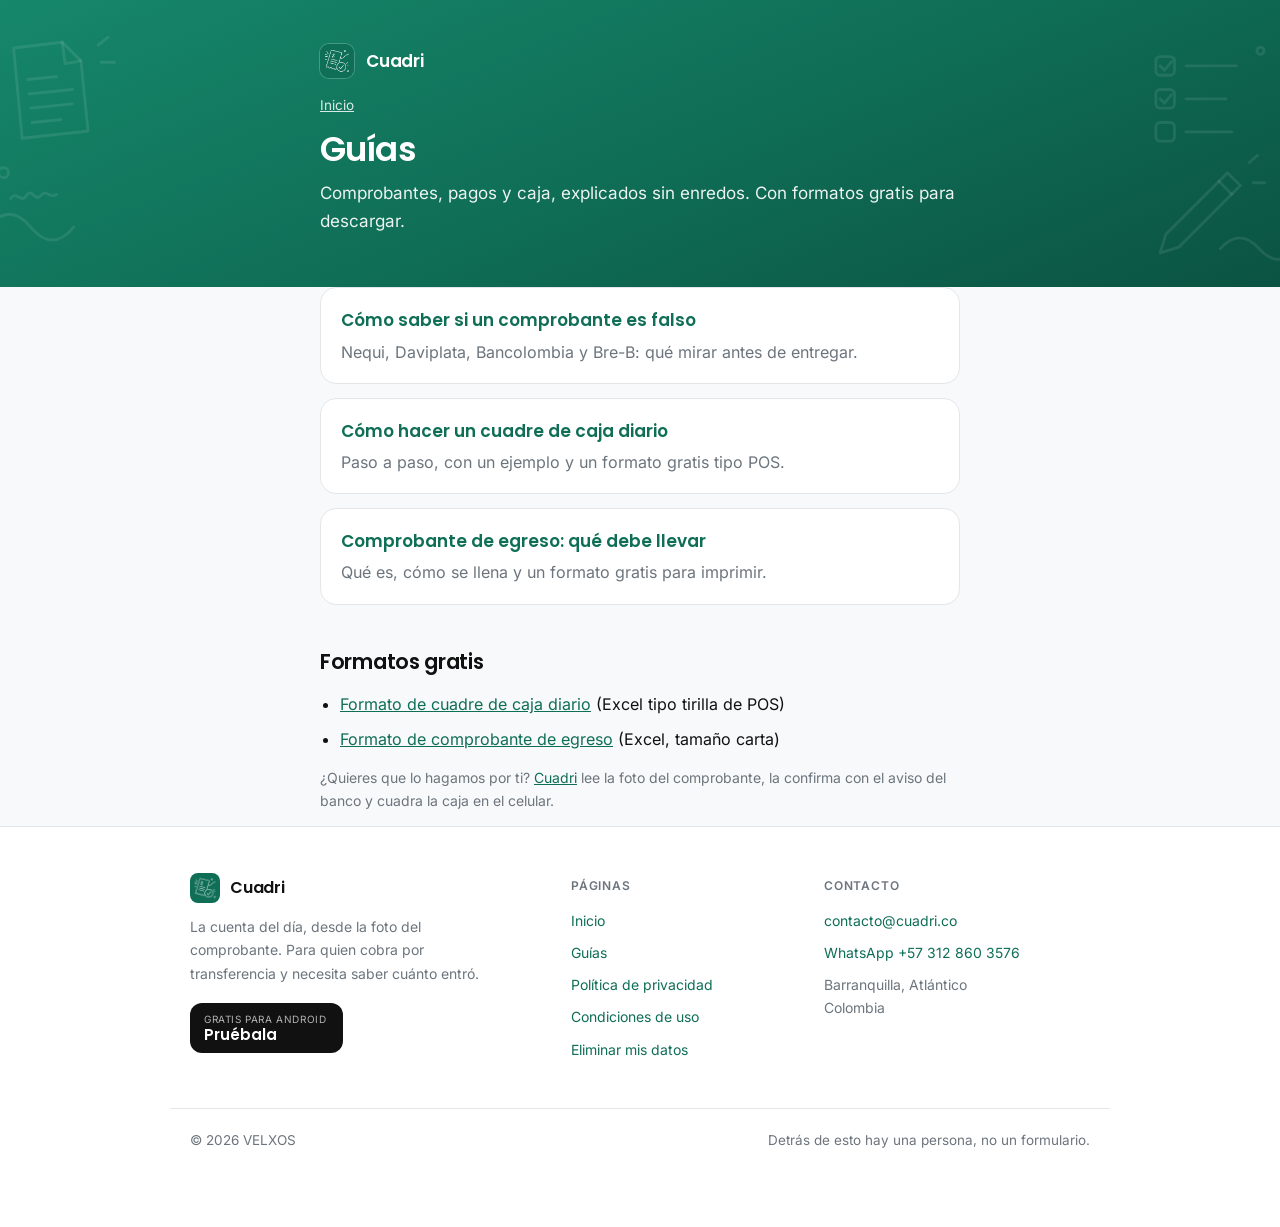
==== guias/index.html @ f530356c "Guías: comprobante falso, cuadre de caja y comprobante de egreso Lo que la gente busca, respondido a" ====
<!doctype html>
<html lang="es-CO">
<head>
<meta charset="utf-8">
<meta name="viewport" content="width=device-width, initial-scale=1">
<title>Guías: comprobantes, pagos y cuadre de caja | Cuadri</title>
<meta name="description" content="Guías sin enredos para negocios en Colombia: cómo saber si un comprobante es falso, cómo cuadrar la caja y cómo llenar un comprobante de egreso. Con formatos gratis.">
<link rel="canonical" href="https://cuadri.co/guias/">
<meta name="theme-color" content="#0F6E56">
<meta property="og:type" content="website">
<meta property="og:site_name" content="Cuadri">
<meta property="og:locale" content="es_CO">
<meta property="og:title" content="Guías de Cuadri">
<meta property="og:description" content="Guías sin enredos para negocios en Colombia: cómo saber si un comprobante es falso, cómo cuadrar la caja y cómo llenar un comprobante de egreso. Con formatos gratis.">
<meta property="og:url" content="https://cuadri.co/guias/">
<meta property="og:image" content="https://cuadri.co/img/compartir.jpg">
<meta name="twitter:card" content="summary_large_image">
<link rel="icon" href="/icono.png">
<link rel="stylesheet" href="/estilo.css?v=20261116b">
<style>
  header a.marca { color: inherit; text-decoration: none; }
  .migas { font-size: 13.5px; opacity: .85; margin: -6px 0 14px; }
  .migas a { color: #fff; }
  header .sub { font-size: 17px; opacity: .92; margin: 0 0 12px; max-width: 640px; }
  .descarga { display: flex; flex-wrap: wrap; gap: 14px 18px; align-items: center;
    justify-content: space-between; }
  .descarga p { margin: 0 0 6px; }
  .descarga .boton { margin-bottom: 14px; }
  .cuadri { border-color: var(--marca); }
  .relacionadas { padding-left: 20px; }
  td.n, th.n { text-align: right; font-variant-numeric: tabular-nums; white-space: nowrap; }
  ol.pasos-texto li { margin-bottom: 10px; }
  .fuentes { font-size: 14px; }
  .fuentes li { margin-bottom: 6px; }
  .tarjetas-guias { list-style: none; padding: 0; display: grid; gap: 14px; }
  .tarjetas-guias li { margin: 0; }
  .tarjetas-guias a { display: block; background: var(--superficie); border: 1px solid var(--borde);
    border-radius: var(--radio); padding: 18px 20px; text-decoration: none; color: inherit; }
  .tarjetas-guias a:hover { border-color: var(--marca); }
  .tarjetas-guias b { display: block; font-family: 'Poppins', sans-serif; font-size: 17px;
    color: var(--marca); margin-bottom: 4px; }
</style>
<script type="application/ld+json">
{
 "@context": "https://schema.org",
 "@graph": [
  {
   "@type": "Organization",
   "@id": "https://cuadri.co/#organizacion",
   "name": "Cuadri",
   "url": "https://cuadri.co/",
   "logo": "https://cuadri.co/icono.png"
  },
  {
   "@type": "CollectionPage",
   "@id": "https://cuadri.co/guias/",
   "url": "https://cuadri.co/guias/",
   "name": "Guías de Cuadri",
   "inLanguage": "es-CO",
   "description": "Guías sobre comprobantes de pago, verificación de transferencias y cuadre de caja.",
   "publisher": {
    "@id": "https://cuadri.co/#organizacion"
   },
   "mainEntity": {
    "@type": "ItemList",
    "itemListElement": [
     {
      "@type": "ListItem",
      "position": 1,
      "url": "https://cuadri.co/guias/comprobante-falso",
      "name": "Cómo saber si un comprobante es falso"
     },
     {
      "@type": "ListItem",
      "position": 2,
      "url": "https://cuadri.co/guias/cuadre-de-caja",
      "name": "Cómo hacer un cuadre de caja diario"
     },
     {
      "@type": "ListItem",
      "position": 3,
      "url": "https://cuadri.co/guias/comprobante-de-egreso",
      "name": "Comprobante de egreso: qué debe llevar"
     }
    ]
   }
  },
  {
   "@type": "BreadcrumbList",
   "itemListElement": [
    {
     "@type": "ListItem",
     "position": 1,
     "name": "Inicio",
     "item": "https://cuadri.co/"
    },
    {
     "@type": "ListItem",
     "position": 2,
     "name": "Guías",
     "item": "https://cuadri.co/guias/"
    }
   ]
  }
 ]
}
</script>
</head>
<body>

<header class="condiciones">
  <div class="caja">
    <a class="marca" href="/">
      <img src="/icono.png" alt="">
      <span>Cuadri</span>
    </a>
    <p class="migas"><a href="/">Inicio</a></p>
    <h1>Guías</h1>
    <p class="sub">Comprobantes, pagos y caja, explicados sin enredos. Con formatos
    gratis para descargar.</p>
  </div>
</header>

<main class="caja">
  <ul class="tarjetas-guias">
    <li><a href="/guias/comprobante-falso"><b>Cómo saber si un comprobante es falso</b><span class="suave">Nequi, Daviplata, Bancolombia y Bre-B: qué mirar antes de entregar.</span></a></li>
    <li><a href="/guias/cuadre-de-caja"><b>Cómo hacer un cuadre de caja diario</b><span class="suave">Paso a paso, con un ejemplo y un formato gratis tipo POS.</span></a></li>
    <li><a href="/guias/comprobante-de-egreso"><b>Comprobante de egreso: qué debe llevar</b><span class="suave">Qué es, cómo se llena y un formato gratis para imprimir.</span></a></li>
  </ul>

  <h2 id="formatos">Formatos gratis</h2>
  <ul>
    <li><a href="/descargas/formato-cuadre-de-caja-diario.xlsx" download>Formato de cuadre de caja diario</a>
    (Excel tipo tirilla de POS)</li>
    <li><a href="/descargas/formato-comprobante-de-egreso.xlsx" download>Formato de comprobante de egreso</a>
    (Excel, tamaño carta)</li>
  </ul>
  <p class="dato">¿Quieres que lo hagamos por ti? <a href="/">Cuadri</a> lee la foto
  del comprobante, la confirma con el aviso del banco y cuadra la caja en el
  celular.</p>
</main>

<a class="arriba" href="#" aria-label="Volver arriba">↑</a>

<footer>
  <div class="caja pie">
    <div class="pie-marca">
      <div class="marca">
        <img src="/icono.png" alt="">
        <span>Cuadri</span>
      </div>
      <p>La cuenta del día, desde la foto del comprobante. Para quien cobra por
      transferencia y necesita saber cuánto entró.</p>
      <a class="play" href="/#probar">
        <span><small>Gratis para Android</small><b>Pruébala</b></span>
      </a>
    </div>

    <nav class="pie-col" aria-label="Páginas">
      <p class="rotulo">Páginas</p>
      <ul>
        <li><a href="/">Inicio</a></li>
        <li><a href="/guias/">Guías</a></li>
        <li><a href="/privacidad">Política de privacidad</a></li>
        <li><a href="/condiciones">Condiciones de uso</a></li>
        <li><a href="/eliminar-datos">Eliminar mis datos</a></li>
      </ul>
    </nav>

    <div class="pie-col">
      <p class="rotulo">Contacto</p>
      <ul>
        <li><a href="mailto:contacto@cuadri.co">contacto@cuadri.co</a></li>
        <li><a href="https://wa.me/573128603576">WhatsApp +57 312 860 3576</a></li>
        <li>Barranquilla, Atlántico<br>Colombia</li>
      </ul>
    </div>
  </div>

  <div class="caja pie-abajo">
    <p>© 2026 VELXOS</p>
    <p>Detrás de esto hay una persona, no un formulario.</p>
  </div>
</footer>

<script>
  (function () {
    var arriba = document.querySelector('.arriba');
    if (!arriba) return;
    function mirar() { arriba.classList.toggle('verse', scrollY > 600); }
    addEventListener('scroll', mirar, { passive: true });
    mirar();
    arriba.addEventListener('click', function (e) {
      e.preventDefault();
      scrollTo({ top: 0, behavior: 'smooth' });
    });
  })();
</script>

</body>
</html>
---- estilo.css ----
/* Los mismos valores del tema de la app, no una aproximación.
   Ver lib/theme/app_theme.dart. */

@font-face {
  font-family: 'Poppins';
  src: url('fuentes/Poppins-SemiBold.ttf') format('truetype');
  font-weight: 600;
  font-display: swap;
}
@font-face {
  font-family: 'Inter';
  src: url('fuentes/Inter-Regular.ttf') format('truetype');
  font-weight: 400;
  font-display: swap;
}
@font-face {
  font-family: 'Inter';
  src: url('fuentes/Inter-SemiBold.ttf') format('truetype');
  font-weight: 600;
  font-display: swap;
}

/* Los íconos de la app, Lucide (ISC, ver fuentes/LUCIDE-LICENCIA.txt),
   recortados a los que usa la página: 5 KB. «block» porque, mientras carga,
   un ícono que no está es mejor que un cuadrito. */
@font-face {
  font-family: 'Lucide';
  src: url('fuentes/lucide.woff?v=20261116') format('woff');
  font-display: block;
}

:root {
  --marca: #0F6E56;
  --marca-suave: #E1F5EE;
  --fondo: #F8F9FA;
  --superficie: #FFFFFF;
  --texto: #111111;
  --texto-suave: #6C757D;
  --borde: #E4E6EA;
  --radio: 16px;
}

* { box-sizing: border-box; }

body {
  margin: 0;
  background: var(--fondo);
  color: var(--texto);
  font-family: 'Inter', system-ui, -apple-system, sans-serif;
  font-size: 16px;
  line-height: 1.65;
  -webkit-text-size-adjust: 100%;
}

.caja { max-width: 680px; margin: 0 auto; padding: 0 20px; }

/* El verde ocupa la cabecera y poco más. De ahí para abajo todo es neutro:
   es la misma disciplina que en la app, donde un color repartido por todas
   partes deja de significar algo. */
header {
  background: var(--marca);
  /* Un degradado muy corto, de un verde a otro. No se lee como adorno: se
     lee como que la cabecera tiene volumen. Un plano de color liso de 44px
     de alto es lo que hace que una página parezca un documento y no un
     producto. */
  background-image: url("data:image/svg+xml,%3Csvg xmlns='http://www.w3.org/2000/svg' width='240' height='340' viewBox='0 0 240 340'%3E%3Cg fill='none' stroke='%23fff' stroke-opacity='.09' stroke-width='4' stroke-linecap='round' stroke-linejoin='round'%3E%3Cpath d='M40 40L118 30L132 128L122 122L112 131L102 124L92 133L82 126L72 135L62 128L54 138Z'/%3E%3Cpath d='M93 55c-5-5-19-4-18 3s18 4 18 11-13 9-19 3M85 47v34'/%3E%3Cpath d='M66 96l42-6M69 110l34-5'/%3E%3Cpath d='M150 34l14-11M154 58h19M148 12l5-13'/%3E%3Ccircle cx='30' cy='196' r='7'/%3E%3Ccircle cx='158' cy='214' r='24'/%3E%3Cpath d='M147 214l8 8 15-17'/%3E%3Cpath d='M8 286c20-24 40-24 60 0s40 24 60 0'/%3E%3C/g%3E%3C/svg%3E"), url("data:image/svg+xml,%3Csvg xmlns='http://www.w3.org/2000/svg' width='240' height='340' viewBox='0 0 240 340'%3E%3Cg fill='none' stroke='%23fff' stroke-opacity='.09' stroke-width='4' stroke-linecap='round' stroke-linejoin='round'%3E%3Ccircle cx='112' cy='92' r='34'/%3E%3Cpath d='M124 78c-5-5-22-5-22 4s22 6 22 15-17 10-23 3M112 66v50'/%3E%3Cpath d='M164 52l14-12M170 82h18M162 112l14 10'/%3E%3Ccircle cx='34' cy='60' r='5'/%3E%3Crect x='52' y='172' width='70' height='118' rx='16' transform='rotate%2810 87 231%29'/%3E%3Cpath d='M72 204l34 6M70 220l28 5'/%3E%3Ccircle cx='186' cy='204' r='6'/%3E%3Cpath d='M140 316c18-20 36-20 54 0s36 20 54 0'/%3E%3C/g%3E%3C/svg%3E"),
    linear-gradient(158deg, #16876A 0%, #0F6E56 52%, #0B5342 100%);
  /* Garabatos muy tenues en las dos orillas, con el trazo del ícono: los
     mismos que lleva la tarjeta del total en la app. Pocos y grandes, en
     los bordes y lejos del texto, y quietos: lo que se mueve en la portada
     es el teléfono, y nada tiene que competir con él. Van aquí y no en
     cada página para que las de texto los lleven igual, solo en su franja
     verde. */
  background-repeat: no-repeat;
  background-position: left -36px top 14px, right -24px bottom -8px, 0 0;
  background-size: 240px 340px, 240px 340px, auto;
  color: #fff;
  padding: 44px 0 40px;
}
/* Cada página de texto, con sus propios garabatos: lo que trata.
   Mismo trazo, misma opacidad y mismo sitio que los de la portada. */
header.privacidad {
  background-image: url("data:image/svg+xml,%3Csvg xmlns='http://www.w3.org/2000/svg' width='240' height='340' viewBox='0 0 240 340'%3E%3Cg fill='none' stroke='%23fff' stroke-opacity='.09' stroke-width='4' stroke-linecap='round' stroke-linejoin='round'%3E%3Cpath d='M88 40L136 56V100C136 132 112 152 88 162C64 152 40 132 40 100V56Z'/%3E%3Cpath d='M66 100l15 15 27-30'/%3E%3Cpath d='M156 44l14-11M160 68h19M150 20l5-13'/%3E%3Ccircle cx='30' cy='206' r='7'/%3E%3Ccircle cx='150' cy='232' r='5'/%3E%3Cpath d='M8 286c20-24 40-24 60 0s40 24 60 0'/%3E%3C/g%3E%3C/svg%3E"), url("data:image/svg+xml,%3Csvg xmlns='http://www.w3.org/2000/svg' width='240' height='340' viewBox='0 0 240 340'%3E%3Cg fill='none' stroke='%23fff' stroke-opacity='.09' stroke-width='4' stroke-linecap='round' stroke-linejoin='round'%3E%3Crect x='70' y='70' width='84' height='70' rx='14'/%3E%3Cpath d='M86 70V54c0-15 11-26 26-26s26 11 26 26v16'/%3E%3Ccircle cx='112' cy='100' r='7'/%3E%3Cpath d='M112 107v12'/%3E%3Cpath d='M40 232c18-26 38-38 62-38s44 12 62 38c-18 26-38 38-62 38s-44-12-62-38z'/%3E%3Ccircle cx='102' cy='232' r='14'/%3E%3Cpath d='M50 282L154 182'/%3E%3Cpath d='M176 60l14-10M182 90h18'/%3E%3Ccircle cx='34' cy='40' r='5'/%3E%3Cpath d='M140 316c18-20 36-20 54 0s36 20 54 0'/%3E%3C/g%3E%3C/svg%3E"),
    linear-gradient(158deg, #16876A 0%, #0F6E56 52%, #0B5342 100%);
}
header.condiciones {
  background-image: url("data:image/svg+xml,%3Csvg xmlns='http://www.w3.org/2000/svg' width='240' height='340' viewBox='0 0 240 340'%3E%3Cg fill='none' stroke='%23fff' stroke-opacity='.09' stroke-width='4' stroke-linecap='round' stroke-linejoin='round'%3E%3Cpath d='M44 36L112 28L138 54L148 152L56 162Z'/%3E%3Cpath d='M112 28L116 58L138 54'/%3E%3Cpath d='M64 80l40-4M66 100l60-6M68 120l58-6M70 140l40-4'/%3E%3Cpath d='M162 32l14-11M166 56h19'/%3E%3Ccircle cx='30' cy='210' r='7'/%3E%3Cpath d='M40 246c8-12 14 8 22-4s12 10 20 0 14 6 22-2'/%3E%3Cpath d='M8 286c20-24 40-24 60 0s40 24 60 0'/%3E%3C/g%3E%3C/svg%3E"), url("data:image/svg+xml,%3Csvg xmlns='http://www.w3.org/2000/svg' width='240' height='340' viewBox='0 0 240 340'%3E%3Cg fill='none' stroke='%23fff' stroke-opacity='.09' stroke-width='4' stroke-linecap='round' stroke-linejoin='round'%3E%3Crect x='50' y='48' width='26' height='26' rx='6'/%3E%3Cpath d='M56 61l6 6 10-12'/%3E%3Cpath d='M92 61h70'/%3E%3Crect x='50' y='94' width='26' height='26' rx='6'/%3E%3Cpath d='M56 107l6 6 10-12'/%3E%3Cpath d='M92 107h56'/%3E%3Crect x='50' y='140' width='26' height='26' rx='6'/%3E%3Cpath d='M92 153h64'/%3E%3Cpath d='M64 296L150 210l18 18-86 86-26 8z'/%3E%3Cpath d='M138 222l18 18'/%3E%3Cpath d='M180 196l12-10M186 224h16'/%3E%3Ccircle cx='196' cy='40' r='5'/%3E%3Cpath d='M140 316c18-20 36-20 54 0s36 20 54 0'/%3E%3C/g%3E%3C/svg%3E"),
    linear-gradient(158deg, #16876A 0%, #0F6E56 52%, #0B5342 100%);
}
header.eliminar {
  background-image: url("data:image/svg+xml,%3Csvg xmlns='http://www.w3.org/2000/svg' width='240' height='340' viewBox='0 0 240 340'%3E%3Cg fill='none' stroke='%23fff' stroke-opacity='.09' stroke-width='4' stroke-linecap='round' stroke-linejoin='round'%3E%3Cpath d='M44 72h100M76 72V58h36v14'/%3E%3Cpath d='M54 82l8 82h64l8-82'/%3E%3Cpath d='M80 100l2 48M94 100v48M108 100l-2 48'/%3E%3Cpath d='M152 42l14-11M158 66h19'/%3E%3Ccircle cx='30' cy='206' r='7'/%3E%3Cpath d='M146 196l24-4 4 28-24 4z'/%3E%3Cpath d='M8 286c20-24 40-24 60 0s40 24 60 0'/%3E%3C/g%3E%3C/svg%3E"), url("data:image/svg+xml,%3Csvg xmlns='http://www.w3.org/2000/svg' width='240' height='340' viewBox='0 0 240 340'%3E%3Cg fill='none' stroke='%23fff' stroke-opacity='.09' stroke-width='4' stroke-linecap='round' stroke-linejoin='round'%3E%3Cpath d='M56 134V98c0-21 16-38 36-38h38c20 0 36 17 36 38v36z'/%3E%3Cpath d='M84 94h44M112 134v58'/%3E%3Cpath d='M150 98V68h20v12h-20'/%3E%3Ccircle cx='178' cy='222' r='22'/%3E%3Cpath d='M170 214l16 16M186 214l-16 16'/%3E%3Cpath d='M40 292l44-44 28 28-44 44z'/%3E%3Cpath d='M62 270l28 28'/%3E%3Cpath d='M104 318h10M124 318h10M144 318h10'/%3E%3Ccircle cx='34' cy='40' r='5'/%3E%3C/g%3E%3C/svg%3E"),
    linear-gradient(158deg, #16876A 0%, #0F6E56 52%, #0B5342 100%);
}
/* En las páginas de texto la cabecera es bajita: ahí los garabatos van
   enteros, más chicos y centrados en la altura, en vez de asomarse cortados. */
@media (min-width: 641px) {
  header:not(.grande) {
    background-size: 172px 244px, 172px 244px, auto;
    background-position: left -18px center, right -12px center, 0 0;
  }
}
@media (max-width: 640px) {
  header {
    background-size: 160px 227px, 160px 227px, auto;
    background-position: left -60px top -18px, right -46px bottom -24px, 0 0;
  }
}
header .marca {
  display: flex;
  align-items: center;
  gap: 12px;
  margin-bottom: 22px;
}
header .marca img {
  width: 34px;
  height: 34px;
  border-radius: 9px;
  box-shadow: 0 0 0 1px rgba(255, 255, 255, .22);
}
header .marca span {
  font-family: 'Poppins', sans-serif;
  font-weight: 600;
  font-size: 17px;
  letter-spacing: -.2px;
}
header h1 {
  font-family: 'Poppins', sans-serif;
  font-weight: 600;
  font-size: 34px;
  line-height: 1.15;
  letter-spacing: -.6px;
  margin: 0 0 10px;
}
header p { margin: 0; opacity: .85; font-size: 15px; }

main { padding: 34px 0 72px; }

h2 {
  font-family: 'Poppins', sans-serif;
  font-weight: 600;
  font-size: 21px;
  letter-spacing: -.3px;
  margin: 40px 0 12px;
}
h3 {
  font-family: 'Inter', sans-serif;
  font-weight: 600;
  font-size: 16px;
  margin: 22px 0 4px;
}
p { margin: 0 0 14px; }
a { color: var(--marca); }

/* Tarjeta plana, sin sombra: el orden lo da la separación, no la elevación. */
.tarjeta {
  background: var(--superficie);
  border: 1px solid var(--borde);
  border-radius: var(--radio);
  padding: 22px 22px 8px;
  margin: 18px 0;
}
.tarjeta h3:first-child { margin-top: 0; }

.resumen {
  background: var(--marca-suave);
  border: none;
  border-radius: var(--radio);
  padding: 22px 22px 10px;
  margin: 0 0 8px;
}
.resumen h2 { margin-top: 0; font-size: 19px; }

ul { margin: 0 0 14px; padding-left: 20px; }
li { margin-bottom: 8px; }

.suave { color: var(--texto-suave); }
.dato {
  font-size: 14px;
  color: var(--texto-suave);
}

table { width: 100%; border-collapse: collapse; margin: 4px 0 18px; }
th, td {
  text-align: left;
  padding: 12px 0;
  border-bottom: 1px solid var(--borde);
  vertical-align: top;
  font-size: 15px;
}
/* La etiqueta de la fila en gris y más pequeña. En negro y en negrita pesaba
   lo mismo que el contenido, y en una tabla de dos columnas eso deja la vista
   sin saber dónde empieza la respuesta. */
th {
  font-weight: 600;
  width: 34%;
  padding-right: 16px;
  font-size: 13.5px;
  letter-spacing: .1px;
  color: var(--texto-suave);
  padding-top: 14px;
}
tr:last-child th, tr:last-child td { border-bottom: none; }

footer {
  border-top: 1px solid var(--borde);
  padding: 26px 0 60px;
  color: var(--texto-suave);
  font-size: 14px;
}
footer a { color: var(--marca); }

@media (max-width: 560px) {
  header h1 { font-size: 27px; }
  th, td { display: block; width: 100%; border: none; padding: 2px 0; }
  th { padding-top: 12px; }
  td { padding-bottom: 12px; border-bottom: 1px solid var(--borde); }
}

/* --- Navegación dentro del documento ---------------------------------
   Lo que le falta a casi todas las políticas: poder ir a lo que buscas.
   Un texto legal largo sin índice se lee entero o no se lee, y lo segundo
   es lo que pasa siempre. */

.indice {
  background: var(--superficie);
  border: 1px solid var(--borde);
  border-radius: var(--radio);
  padding: 20px 22px;
  margin: 26px 0 10px;
}
.indice ol {
  margin: 0;
  padding-left: 0;
  list-style: none;
  counter-reset: entrada;
  columns: 2;
  column-gap: 22px;
}
.indice li {
  counter-increment: entrada;
  margin-bottom: 1px;
  font-size: 15px;
  break-inside: avoid;
}

/* El número en una pastilla verde, no el punto de la lista. Doce renglones
   grises seguidos no se escanean; doce números sí, y además dicen cuántas
   secciones hay antes de empezar a leer. */
.indice a {
  display: flex;
  align-items: flex-start;
  gap: 10px;
  padding: 6px 9px;
  margin-left: -9px;
  border-radius: 10px;
  color: var(--texto);
  text-decoration: none;
  transition: background .13s;
}
.indice a::before {
  content: counter(entrada);
  flex: none;
  min-width: 21px;
  height: 21px;
  margin-top: 2px;
  border-radius: 7px;
  background: var(--marca-suave);
  color: var(--marca);
  font-size: 11.5px;
  font-weight: 600;
  display: inline-flex;
  align-items: center;
  justify-content: center;
}
.indice a:hover { background: var(--fondo); }

/* El rótulo que agrupa varias secciones bajo un mismo tema. En mayúscula
   pequeña y gris: ordena sin competir con los títulos. */
.grupo, .rotulo {
  font-family: 'Inter', sans-serif;
  font-weight: 600;
  font-size: 12px;
  letter-spacing: .9px;
  text-transform: uppercase;
  color: var(--texto-suave);
  margin: 46px 0 -6px;
}
.rotulo { margin: 0 0 10px; }

/* La raya que sale del rótulo hasta el borde. Es lo que convierte cinco
   etiquetas sueltas en cinco capítulos: sin ella, el documento es un río de
   títulos del mismo tamaño y no se ve dónde cambia el tema. */
.grupo {
  display: flex;
  align-items: center;
  gap: 14px;
  margin: 56px 0 0;
}
.grupo::after {
  content: '';
  flex: 1;
  min-width: 28px;
  height: 1px;
  background: var(--borde);
}

/* Anclas: que el título no quede pegado al borde al saltar. */
h2 { scroll-margin-top: 16px; }
html { scroll-behavior: smooth; }

@media (max-width: 560px) {
  .indice ol { columns: 1; }
}

/* La fecha de arriba, en pastilla. Suelta bajo el título parecía un pie de
   foto; con el punto verde delante se lee como un estado: esto está vigente. */
header .sello {
  display: inline-flex;
  align-items: center;
  gap: 8px;
  margin-top: 6px;
  padding: 5px 14px 5px 11px;
  border: 1px solid rgba(255, 255, 255, .22);
  border-radius: 999px;
  background: rgba(255, 255, 255, .12);
  font-size: 13.5px;
  opacity: 1;
}
header .sello::before {
  content: '';
  width: 6px;
  height: 6px;
  border-radius: 50%;
  background: #7FE3C4;
}

/* --- Volver arriba ---------------------------------------------------
   Un documento de este largo sin forma de volver obliga a arrastrar medio
   minuto para releer el índice. Aparece a partir del primer scroll largo
   para no estorbar a quien solo viene a leer el resumen. */
.arriba {
  position: fixed;
  right: 18px;
  bottom: 18px;
  width: 44px;
  height: 44px;
  border-radius: 50%;
  background: var(--marca);
  color: #fff;
  display: grid;
  place-items: center;
  font-size: 19px;
  line-height: 1;
  text-decoration: none;
  box-shadow: 0 6px 18px rgba(15, 110, 86, .32);
  opacity: 0;
  visibility: hidden;
  transform: translateY(8px);
  transition: opacity .2s, transform .2s, visibility .2s;
  z-index: 10;
}
.arriba.verse {
  opacity: 1;
  visibility: visible;
  transform: none;
}

/* --- El pie -----------------------------------------------------------
   Tres columnas: quién hace esto, a dónde más ir, y cómo dar con una
   persona. Lo que no hay —App Store, redes, blog— no se inventa: un pie
   lleno de enlaces muertos se nota más que uno corto. */
footer {
  border-top: 1px solid var(--borde);
  background: var(--superficie);
  color: var(--texto-suave);
  font-size: 14px;
  padding: 0;
}

/* Más ancho que la columna de lectura, a propósito. Al llegar al final, el
   texto se acaba y el pie se abre: eso es lo que lo separa del documento en
   vez de parecer un párrafo más. */
.pie, .pie-abajo { max-width: 940px; }

.pie {
  display: grid;
  grid-template-columns: 1.6fr 1fr 1.25fr;
  gap: 40px;
  padding-top: 46px;
  padding-bottom: 38px;
}
.pie .marca {
  display: flex;
  align-items: center;
  gap: 10px;
  margin-bottom: 12px;
}
.pie .marca img { width: 30px; height: 30px; border-radius: 8px; }
.pie .marca span {
  font-family: 'Poppins', sans-serif;
  font-weight: 600;
  font-size: 16px;
  letter-spacing: -.2px;
  color: var(--texto);
}
.pie-marca p { margin: 0 0 18px; max-width: 34ch; }

.pie-col ul { list-style: none; margin: 0; padding: 0; }
.pie-col li { margin-bottom: 9px; }
.pie-col a { text-decoration: none; }
.pie-col a:hover { text-decoration: underline; }
.pie .rotulo { margin: 3px 0 13px; }

.play {
  display: inline-flex;
  align-items: center;
  gap: 11px;
  padding: 9px 17px 9px 14px;
  border-radius: 12px;
  background: var(--texto);
  color: #fff;
  text-decoration: none;
}
.play:hover { background: #000; }
.play svg { width: 17px; height: 19px; flex: none; }
.play svg.wa { width: 20px; height: 20px; }
.play small {
  display: block;
  font-size: 10px;
  letter-spacing: .6px;
  text-transform: uppercase;
  opacity: .68;
  line-height: 1.4;
}
.play b {
  display: block;
  font-family: 'Poppins', sans-serif;
  font-size: 15px;
  font-weight: 600;
  line-height: 1.2;
}

.pie-abajo {
  display: flex;
  justify-content: space-between;
  gap: 14px;
  border-top: 1px solid var(--borde);
  padding-top: 20px;
  /* Hueco para el botón de volver arriba, que va fijo abajo a la derecha. Con
     34px se comía el último renglón en el teléfono. */
  padding-bottom: 76px;
  font-size: 13.5px;
}
.pie-abajo p { margin: 0; }

@media (max-width: 680px) {
  .pie { grid-template-columns: 1fr; gap: 30px; }
  .pie-abajo { flex-direction: column; gap: 6px; }
}

/* --- La portada ------------------------------------------------------
   Texto a un lado y la pantalla de la app al otro. Una página de producto
   que solo tiene texto no convence a nadie de instalar nada: lo primero
   que quiere ver quien llega es si esto se parece a lo que necesita. */

header.grande { padding: 50px 0 56px; }

.portada {
  max-width: 980px;
  display: grid;
  grid-template-columns: 1fr 292px;
  gap: 48px;
  align-items: center;
}
.portada-texto > p {
  margin: 0 0 24px;
  font-size: 16.5px;
  max-width: 44ch;
}
.portada-texto .nota {
  margin: 13px 0 0;
  font-size: 13px;
  opacity: .8;
}
/* El teléfono de la portada, con el mismo marco que las capturas de Play y
   de los pasos (tool/pasos.dart): oscuro, sencillo, y con los botones de los
   lados apenas asomando. Los botones van en el envoltorio y no en la caja,
   porque la caja recorta lo que se sale. */
.telefono {
  position: relative;
}
.telefono::before,
.telefono::after {
  content: "";
  position: absolute;
  width: 3px;
  background: #1F2328;
}
/* Dos a la izquierda (el volumen), hechos con un solo degradado. */
.telefono::before {
  left: -3px;
  top: 20%;
  height: 17%;
  border-radius: 2px 0 0 2px;
  background: linear-gradient(#1F2328 0 44%, transparent 44% 56%, #1F2328 56%);
}
/* Uno a la derecha (el de encender). */
.telefono::after {
  right: -3px;
  top: 25%;
  height: 10%;
  border-radius: 0 2px 2px 0;
}
.caja-viva {
  position: relative;
  container-type: inline-size;
  overflow: hidden;
  border-radius: 36px;
  border: 9px solid #1F2328;
  box-shadow: 0 20px 46px rgba(0, 0, 0, .28);
}
@media (max-width: 620px) {
  .caja-viva { border-width: 7px; border-radius: 30px; }
}
.caja-vacia {
  display: block;
  width: 100%;
  height: auto;
}

/* La caja de la portada, por piezas. Debajo va la caja vacía, y encima cada
   pieza en el sitio exacto donde la pintó la app: salen de
   tool/pasos.dart junto con sus medidas, en porcentajes de la imagen. Sin
   JavaScript —o con el movimiento reducido— se ven todas quietas y la caja
   queda llena, igual que la imagen de siempre. */
.caja-capas {
  position: absolute;
  inset: 0;
  /* Un píxel de la imagen original, que mide 640 de ancho. */
  --px: calc(100cqw / 640);
}
.caja-capas > * { position: absolute; }

/* Cada fila es su tarjeta, con la imagen llena dentro corrida hasta que
   asoma justo esa fila. Así el navegador baja una sola imagen, y la fila
   entera —con su visto— crece desde su centro, entra y se agranda bajo el
   mouse como una sola pieza. */
.caja-fila {
  left: var(--x);
  top: var(--y);
  width: var(--w);
  height: var(--h);
  overflow: hidden;
  /* El radio de las tarjetas de la app, 16 puntos. */
  border-radius: calc(24.9 * var(--px));
  pointer-events: none;
  transition: transform .18s ease, box-shadow .18s ease;
  -webkit-tap-highlight-color: transparent;
}
.caja-fila.entro { pointer-events: auto; cursor: pointer; }
.caja-fila:focus-visible { outline: 3px solid #fff; outline-offset: 2px; }
.caja-fila > * { position: absolute; }
.caja-fondo {
  max-width: none;
  width: var(--iw);
  left: var(--il);
  top: var(--it);
}
.caja-antes,
.caja-limpia {
  max-width: none;
  left: var(--x);
  top: var(--y);
  width: var(--w);
  height: var(--h);
}
@media (hover: hover) {
  .caja-fila.entro:hover {
    transform: scale(1.04);
    box-shadow: 0 10px 24px rgba(17, 17, 17, .16);
    z-index: 1;
  }
}

/* La cámara es la imagen llena recortada a su sitio, con su sombra. */
.caja-camara {
  inset: 0;
  width: 100%;
  height: 100%;
  clip-path: inset(var(--y) calc(100% - var(--x) - var(--w))
                   calc(100% - var(--y) - var(--h)) var(--x));
  transform-origin: calc(var(--x) + var(--w) / 2) calc(var(--y) + var(--h) / 2);
  pointer-events: none;
}
.caja-visto,
.caja-onda {
  left: var(--x);
  top: var(--y);
  width: var(--w);
  height: var(--h);
}
.caja-visto { fill: var(--marca); }
.caja-onda {
  border-radius: 50%;
  background: var(--marca);
  opacity: 0;
}

/* Las cifras no están en la imagen: se escriben aquí, con la letra de la
   app, para poder contar. */
.caja-total,
.caja-pie,
.caja-subtotal {
  top: var(--y);
  height: var(--h);
  font-size: calc(var(--letra) * var(--px));
  line-height: var(--linea);
  letter-spacing: calc(var(--espaciado) * var(--px));
  white-space: nowrap;
  font-variant-numeric: tabular-nums;
}
.caja-total {
  left: var(--x);
  font-family: 'Poppins', sans-serif;
  font-weight: 600;
  color: #fff;
  /* Al sumar late un poco, y crece hacia la derecha como crece la cifra. */
  transform-origin: left center;
}
.caja-pie {
  left: var(--x);
  font-family: 'Inter', sans-serif;
  color: rgba(255, 255, 255, .9);
}
.caja-subtotal {
  right: calc(100% - var(--x) - var(--w));
  font-family: 'Inter', sans-serif;
  color: #6C757D;
}

/* El detalle de un comprobante, que entra por la derecha dentro del mismo
   teléfono, como en la app. Encima, recortadas de la misma imagen, las
   piezas que crecen al llegar: la tarjeta del aviso del banco, la etiqueta
   de por dónde avisó, y el aviso de repetido. */
.caja-detalle {
  position: absolute;
  inset: 0;
  z-index: 3;
  background: #F8F9FA;
  --px: calc(100cqw / 640);
}
.detalle-pantalla {
  display: block;
  width: 100%;
  height: 100%;
}
.detalle-capa {
  position: absolute;
  inset: 0;
  width: 100%;
  height: 100%;
  clip-path: inset(var(--y) calc(100% - var(--x) - var(--w))
                   calc(100% - var(--y) - var(--h)) var(--x) round var(--r, 0));
  transform-origin: calc(var(--x) + var(--w) / 2) calc(var(--y) + var(--h) / 2);
  pointer-events: none;
}
.detalle-brillo,
.detalle-volver {
  position: absolute;
  left: var(--x);
  top: var(--y);
  width: var(--w);
  height: var(--h);
}
.detalle-brillo {
  border-radius: var(--r);
  pointer-events: none;
}
.detalle-volver {
  padding: 0;
  border: 0;
  border-radius: 50%;
  background: transparent;
  cursor: pointer;
}
.detalle-volver:focus-visible { outline: 2px solid var(--marca); }

/* La pista de debajo: en un celular nadie adivina que la caja se toca. */
.portada-pista {
  margin: 14px 0 0;
  text-align: center;
  font-size: 13px;
  opacity: .8;
}
.portada-pista .con-mouse { display: none; }
@media (hover: hover) and (pointer: fine) {
  .portada-pista .con-mouse { display: inline; }
  .portada-pista .con-dedo { display: none; }
}

@media (max-width: 860px) {
  .portada {
    max-width: 680px;
    grid-template-columns: 1fr;
    gap: 32px;
  }
  /* Con ancho dicho: la caja se mide a sí misma para escalar las cifras, y
     así ya no le da ancho a quien la centra. Sin esto se encogía a nada. */
  .portada-foto { width: 100%; max-width: 262px; margin: 4px auto 0; }
}

/* El botón de instalar. Blanco sobre el verde de la cabecera, verde sobre
   el fondo claro: en los dos sitios es lo que más contrasta de la página,
   que es justo lo que tiene que ser. */
.boton {
  display: inline-flex;
  align-items: center;
  gap: 10px;
  padding: 13px 24px;
  border-radius: 13px;
  background: #fff;
  color: var(--marca);
  font-family: 'Poppins', sans-serif;
  font-weight: 600;
  font-size: 15.5px;
  text-decoration: none;
  box-shadow: 0 5px 16px rgba(0, 0, 0, .17);
  transition: background .13s, transform .13s;
}
.boton:hover { background: #F0FAF6; transform: translateY(-1px); }
.boton svg { width: 15px; height: 17px; flex: none; }
.boton svg.wa { width: 19px; height: 19px; }
.boton.verde {
  background: var(--marca);
  color: #fff;
  box-shadow: 0 5px 16px rgba(15, 110, 86, .28);
}
.boton.verde:hover { background: #0C5A47; }

/* --- Los cuatro pasos -------------------------------------------------
   Una tarjeta por paso, con la pantalla de la app al lado, como las guías
   de Nequi que la gente ya conoce: la imagen dice en un vistazo lo que el
   texto tardaba cuatro renglones. La imagen cambia de lado de una tarjeta a
   la siguiente para que se lean como una secuencia y no como una lista. En
   el teléfono también van lado a lado: así lo hace Nequi, y una debajo de
   otra quedarían enormes. */
.pasos {
  list-style: none;
  margin: 14px 0 0;
  padding: 0;
  display: grid;
  gap: 14px;
}
.paso {
  display: grid;
  grid-template-columns: 46% 1fr;
  align-items: center;
  gap: 18px;
  margin: 0;
  padding: 18px;
  background: #fff;
  border: 1px solid var(--borde);
  border-radius: 22px;
}
.paso:nth-child(even) { grid-template-columns: 1fr 46%; }
.paso:nth-child(even) img { order: 2; }
.paso img {
  display: block;
  width: 100%;
  height: auto;
}
.paso h3 {
  font-family: 'Poppins', sans-serif;
  font-size: 19px;
  margin: 0 0 6px;
}
.paso p {
  margin: 0;
  color: var(--texto-suave);
  font-size: 15px;
  line-height: 1.45;
}
@media (min-width: 640px) {
  .paso { gap: 32px; padding: 24px 32px; }
  .paso h3 { font-size: 22px; }
  .paso p { font-size: 17px; }
}

.nuevo {
  display: inline-block;
  margin-left: 10px;
  vertical-align: 2px;
  padding: 3px 10px;
  border-radius: 999px;
  background: var(--marca-suave);
  color: var(--marca);
  font-family: 'Inter', sans-serif;
  font-size: 10.5px;
  font-weight: 600;
  letter-spacing: .8px;
  text-transform: uppercase;
}

/* Dos tarjetas en paralelo: los dos lados del mismo trato. */
.duo {
  display: grid;
  grid-template-columns: 1fr 1fr;
  gap: 16px;
  margin: 18px 0 8px;
}
.duo .tarjeta { margin: 0; padding: 22px 22px 10px; }


@media (max-width: 560px) {
  .duo { grid-template-columns: 1fr; }
}

/* El corte del titular es para pantalla ancha. En el teléfono dejaba un
   renglón huérfano con dos palabras, y ahí es mejor que el texto fluya. */
@media (max-width: 620px) {
  .solo-ancho { display: none; }
}

/* --- La página de inicio, por partes ---------------------------------
   Cada parte contesta la pregunta que quien baja tiene en la cabeza en ese
   momento —¿esto es para mí?, ¿cómo funciona?, ¿cómo sé que entró?, ¿y mis
   datos?—, con una idea y poco texto. El detalle queda a un toque, en un
   plegable o en la política, para quien lo quiera. */

.icono {
  font-family: 'Lucide';
  font-style: normal;
  font-weight: normal;
  line-height: 1;
}

/* Titulares a dos tonos: la parte que importa, en verde. Más grandes que en
   las páginas de texto, porque aquí se leen de pasada. */
.titular {
  font-size: 26px;
  line-height: 1.22;
  margin: 56px 0 16px;
}
/* Lo primero después de la portada respira: pegado al verde parecía parte
   de ella. */
section:first-child .titular { margin-top: 52px; }
.acento { color: #15845F; }
header .acento { color: #A8EBCF; }
@media (max-width: 560px) {
  .titular { font-size: 23px; margin-top: 48px; }
}

.entrada { font-size: 17px; }

/* ¿Te suena? */
.dolores {
  display: grid;
  grid-template-columns: repeat(3, 1fr);
  gap: 12px;
}
.dolor,
.extra {
  margin: 0;
  padding: 18px 18px 16px;
  background: var(--superficie);
  border: 1px solid var(--borde);
  border-radius: 18px;
}
.dolor .icono,
.extra .icono,
.insignias .icono {
  display: grid;
  place-items: center;
  width: 40px;
  height: 40px;
  border-radius: 12px;
  background: var(--marca-suave);
  color: var(--marca);
  font-size: 20px;
}
/* Las ilustraciones, con el mismo trazo y los mismos garabatos del ícono.
   Reemplazan al ícono en un cuadrito verde, que es lo que trae cualquier
   plantilla: con eso la página se parecía a todas. Vienen con el verde
   clarito de fondo ya puesto; ver tool/ilustraciones_sitio.py en la app. */
.dolor .ilustracion,
.extra .ilustracion {
  display: block;
  width: 100%;
  height: auto;
  border-radius: 12px;
}
.dolor h3,
.extra h3 {
  margin: 14px 0 6px;
  font-size: 15.5px;
  line-height: 1.35;
}
.dolor p,
.extra p {
  margin: 0;
  font-size: 14.5px;
  line-height: 1.5;
  color: var(--texto-suave);
}
.dolor strong { color: var(--texto); font-weight: 600; }

/* Por dónde avisa el banco. */
.caminos {
  list-style: none;
  display: flex;
  flex-wrap: wrap;
  gap: 8px;
  padding: 0;
  margin: 4px 0 14px;
}
.caminos li {
  display: inline-flex;
  align-items: center;
  gap: 8px;
  margin: 0;
  padding: 7px 14px 7px 11px;
  border-radius: 999px;
  background: var(--superficie);
  border: 1px solid var(--borde);
  font-size: 14.5px;
  font-weight: 600;
}
.caminos .icono { color: var(--marca); font-size: 17px; }

/* Los plegables, como las preguntas de Nu: la pregunta a la vista, la
   respuesta para quien la abra, y un + que se vuelve −. Son <details>: se
   abren sin JavaScript y los lectores de pantalla ya saben qué son. */
.plegables,
.preguntas {
  display: grid;
  gap: 6px;
  margin: 18px 0 0;
}
.plegables details,
.preguntas details {
  border-radius: 16px;
  transition: background .15s;
}
.plegables details:hover,
.preguntas details:hover,
.plegables details[open],
.preguntas details[open] { background: #EDF1EF; }
.plegables summary,
.preguntas summary {
  list-style: none;
  display: flex;
  align-items: center;
  justify-content: space-between;
  gap: 16px;
  padding: 15px 18px;
  cursor: pointer;
  font-family: 'Poppins', sans-serif;
  font-weight: 600;
  font-size: 16.5px;
  line-height: 1.35;
}
.plegables summary::-webkit-details-marker,
.preguntas summary::-webkit-details-marker { display: none; }
.plegables summary::after,
.preguntas summary::after {
  content: '\e13d';
  flex: none;
  font-family: 'Lucide';
  font-weight: normal;
  font-size: 22px;
}
.plegables details[open] summary::after,
.preguntas details[open] summary::after { content: '\e11c'; }
.plegables summary:focus-visible,
.preguntas summary:focus-visible {
  outline: 2px solid var(--marca);
  outline-offset: 2px;
  border-radius: 16px;
}
.plegables details p,
.preguntas details p {
  margin: 0;
  padding: 0 18px 16px;
  color: var(--texto-suave);
  font-size: 15px;
}

/* Y además: rejilla en pantalla ancha; en el teléfono se desliza de lado y
   la siguiente tarjeta asoma, que es lo que dice que hay más. */
.carrusel {
  list-style: none;
  display: grid;
  grid-template-columns: repeat(3, 1fr);
  gap: 12px;
  padding: 0;
  margin: 0;
}
@media (max-width: 640px) {
  .dolores { grid-template-columns: 1fr; }
  .carrusel {
    display: flex;
    overflow-x: auto;
    scroll-snap-type: x mandatory;
    scroll-padding-left: 20px;
    gap: 12px;
    margin: 0 -20px;
    padding: 0 20px 6px;
    scrollbar-width: none;
  }
  .carrusel::-webkit-scrollbar { display: none; }
  .extra { flex: 0 0 72%; scroll-snap-align: start; }
}

/* Tus cuentas son tuyas: tres insignias en vez de una lista. */
.insignias {
  list-style: none;
  display: grid;
  grid-template-columns: repeat(3, 1fr);
  gap: 18px;
  padding: 0;
  margin: 4px 0 18px;
}
.insignias li { margin: 0; }
.insignias b {
  display: block;
  margin: 12px 0 3px;
  font-family: 'Poppins', sans-serif;
  font-weight: 600;
  font-size: 15.5px;
  line-height: 1.3;
}
.insignias span:not(.icono) {
  display: block;
  font-size: 14.5px;
  line-height: 1.5;
  color: var(--texto-suave);
}
@media (max-width: 560px) {
  .insignias { grid-template-columns: 1fr; gap: 16px; }
  .insignias li {
    display: grid;
    grid-template-columns: 40px 1fr;
    column-gap: 14px;
  }
  .insignias .icono { grid-row: span 2; }
  .insignias b { margin-top: 0; }
}

/* Pruébala: la conversación de WhatsApp por la que se entra, sobre el verde
   de la cabecera y con los garabatos del ícono. Era una caja verde clarita
   con tres pasos numerados y un botón: lo mismo que en cualquier página, y
   justo en el sitio donde se decide. */
.llamada {
  position: relative;
  overflow: hidden;
  display: grid;
  grid-template-columns: 1fr 1fr;
  align-items: center;
  gap: 28px;
  margin: 52px 0 0;
  padding: 34px 30px;
  border-radius: 22px;
  background: var(--marca);
  background-image: linear-gradient(158deg, #16876A 0%, #0F6E56 52%, #0B5342 100%);
  color: #fff;
}
.llamada-garabatos {
  position: absolute;
  inset: 0;
  width: 100%;
  height: 100%;
  opacity: .22;
  pointer-events: none;
}
.llamada-texto,
.chat-lugar { position: relative; }
.llamada h2 {
  margin: 0 0 10px;
  color: #fff;
  font-size: 27px;
  line-height: 1.2;
}
.llamada .acento { color: #A8EBCF; }
.llamada-texto > p { margin: 0 0 22px; color: rgba(255, 255, 255, .9); }
.llamada .dato {
  margin: 16px 0 0;
  color: rgba(255, 255, 255, .72);
  font-size: 13.5px;
}
.llamada .dato a { color: #fff; }

/* El chat. Colores de la marca, no los de WhatsApp: se entiende que es una
   conversación por la forma, sin copiarle la cara a nadie. Un poco
   inclinado, como el recibo del ícono. */
.chat-lugar {
  justify-self: center;
  width: 100%;
  max-width: 300px;
}
.chat {
  position: relative;
  border-radius: 18px;
  overflow: hidden;
  background: #EAF3EE;
  color: var(--texto);
  font-size: 14px;
  line-height: 1.42;
  box-shadow: 0 16px 36px rgba(0, 0, 0, .28);
  transform: rotate(2deg);
}
.chat-cabeza {
  display: flex;
  align-items: center;
  gap: 10px;
  padding: 10px 14px;
  background: #fff;
  border-bottom: 1px solid var(--borde);
}
/* El punto verde de «en línea»: lo que más rápido dice que esto es un chat. */
.chat-avatar {
  position: relative;
  flex: none;
  width: 34px;
  height: 34px;
}
.chat-avatar img { display: block; border-radius: 50%; }
.chat-avatar::after {
  content: '';
  position: absolute;
  right: -1px;
  bottom: -1px;
  width: 11px;
  height: 11px;
  border-radius: 50%;
  background: #2FC26B;
  border: 2px solid #fff;
}
.chat-enlace img { flex: none; border-radius: 10px; }
.chat-cabeza b,
.chat-enlace b {
  display: block;
  font-family: 'Poppins', sans-serif;
  font-size: 14px;
  line-height: 1.25;
}
.chat-cabeza div span,
.chat-enlace span {
  display: block;
  font-size: 12px;
  color: var(--texto-suave);
}
.chat-cuerpo {
  display: grid;
  gap: 8px;
  padding: 14px 12px 16px;
  /* El fondo de garabatos tenues de los chats, pero con lo nuestro:
     recibos, el visto, una moneda, un teléfono y brillos. Se reconoce como
     chat de un vistazo sin copiarle el dibujo a nadie. */
  background-image: url("data:image/svg+xml,%3Csvg xmlns='http://www.w3.org/2000/svg' width='160' height='160' viewBox='0 0 160 160'%3E%3Cg fill='none' stroke='%23CFE3D8' stroke-width='1.8' stroke-linecap='round' stroke-linejoin='round'%3E%3Cpath d='M20 14l24 4-5 30-4-3-4 3-4-3-4 3-4-3-5 1z'/%3E%3Cpath d='M23 26l14 2M22 33l12 2'/%3E%3Ccircle cx='110' cy='26' r='10'/%3E%3Cpath d='M105 26l4 4 7-8'/%3E%3Cpath d='M76 64c1 7 3 9 10 10-7 1-9 3-10 10-1-7-3-9-10-10 7-1 9-3 10-10z'/%3E%3Crect x='16' y='92' width='22' height='36' rx='5' transform='rotate%28-10 27 110%29'/%3E%3Cpath d='M23 100l9-1'/%3E%3Ccircle cx='118' cy='112' r='12'/%3E%3Cpath d='M122 106c-2-2-9-2-9 2s9 2 9 6-7 4-9 1M118 102v20'/%3E%3Ccircle cx='64' cy='134' r='3'/%3E%3Ccircle cx='146' cy='68' r='2.5'/%3E%3Cpath d='M54 34c5-5 10 5 15 0s10 5 15 0'/%3E%3Cpath d='M96 140l4-6M104 146l7-2'/%3E%3C/g%3E%3C/svg%3E");
  background-size: 160px 160px;
}
.burbuja {
  margin: 0;
  max-width: 88%;
  padding: 8px 11px;
  border-radius: 13px;
  box-shadow: 0 1px 1px rgba(0, 0, 0, .07);
}
.burbuja.tuya {
  justify-self: end;
  background: #D2F2E3;
  border-top-right-radius: 4px;
}
.burbuja.nuestra {
  justify-self: start;
  background: #fff;
  border-top-left-radius: 4px;
}
.burbuja i { font-style: normal; color: var(--marca); font-weight: 600; }
.leido {
  display: block;
  text-align: right;
  margin-top: 1px;
  font-size: 11px;
  letter-spacing: -2px;
  color: #15845F;
}
.chat-enlace {
  display: flex;
  align-items: center;
  gap: 10px;
  margin: 0 0 7px;
  padding: 8px;
  border-radius: 10px;
  background: #F1F5F3;
}

/* Los garabatos de alrededor del chat, con el trazo blanco del ícono. */
.garabato {
  position: absolute;
  fill: none;
  stroke: #fff;
  stroke-width: 2.6;
  stroke-linecap: round;
  stroke-linejoin: round;
  opacity: .6;
  pointer-events: none;
}
.garabato-arriba { width: 38px; height: 38px; top: -30px; left: -30px; }
.garabato-lado { width: 38px; height: 38px; top: 40%; right: -36px; }
.garabato-abajo { width: 58px; height: 38px; bottom: -18px; left: -40px; }

@media (max-width: 640px) {
  .llamada {
    grid-template-columns: 1fr;
    gap: 30px;
    padding: 30px 22px 34px;
  }
  .chat { transform: rotate(1.5deg); }
}

.boton.chico {
  gap: 8px;
  padding: 9px 16px;
  border-radius: 11px;
  font-size: 14px;
}
.boton.chico svg.wa { width: 16px; height: 16px; }

/* La barra de arriba, que aparece cuando la portada sale de la vista. */
.barra {
  position: fixed;
  top: 0;
  left: 0;
  right: 0;
  z-index: 20;
  background: rgba(255, 255, 255, .94);
  -webkit-backdrop-filter: blur(10px);
  backdrop-filter: blur(10px);
  border-bottom: 1px solid var(--borde);
  transform: translateY(-100%);
  transition: transform .25s ease;
}
.barra.verse { transform: none; }
/* Lo que se abre con un enlace queda debajo de la barra, no tapado por ella. */
.titular, #caja, #probar { scroll-margin-top: 76px; }
.barra-dentro {
  display: flex;
  align-items: center;
  justify-content: space-between;
  gap: 12px;
  max-width: 980px;
  margin: 0 auto;
  padding: 9px 20px;
}
.barra .marca {
  display: flex;
  align-items: center;
  gap: 10px;
  color: var(--texto);
  text-decoration: none;
  font-family: 'Poppins', sans-serif;
  font-weight: 600;
  font-size: 16px;
}
.barra .marca img { width: 30px; height: 30px; border-radius: 8px; }
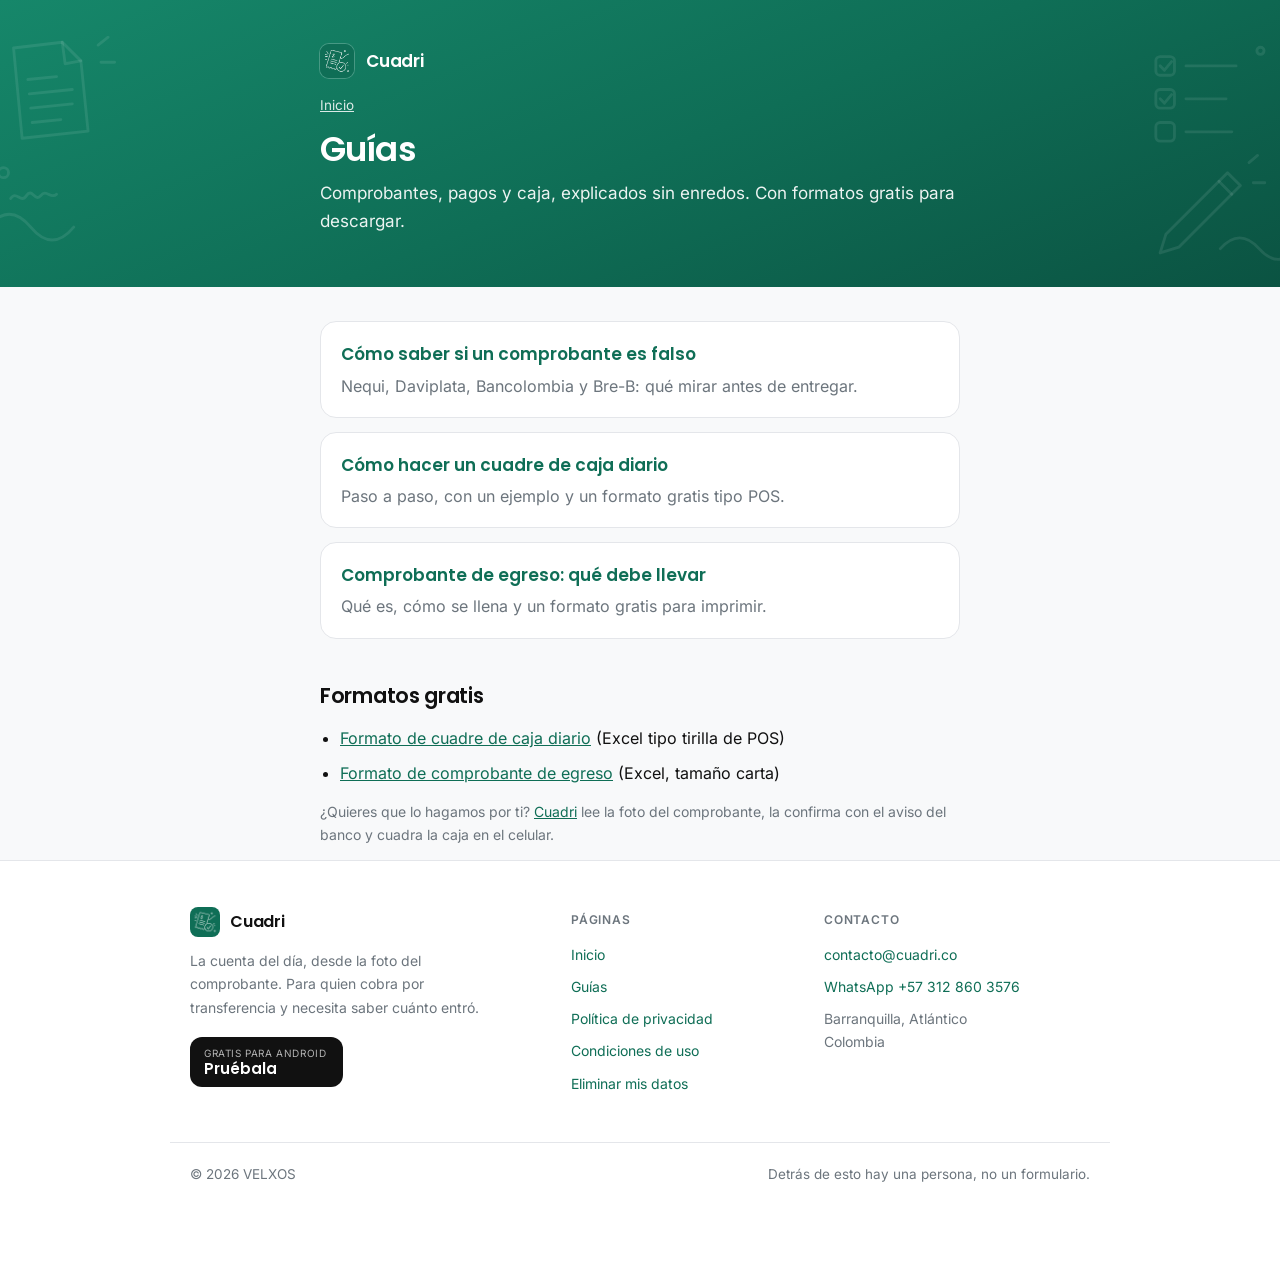
==== commit 4d7caeda: "El contenido ya no queda pegado a la cabecera verde En las páginas de texto, main también es .caja, " ====
--- a/guias/index.html
+++ b/guias/index.html
@@ -16,7 +16,7 @@
 <meta property="og:image" content="https://cuadri.co/img/compartir.jpg">
 <meta name="twitter:card" content="summary_large_image">
 <link rel="icon" href="/icono.png">
-<link rel="stylesheet" href="/estilo.css?v=20261116b">
+<link rel="stylesheet" href="/estilo.css?v=20261117">
 <style>
   header a.marca { color: inherit; text-decoration: none; }
   .migas { font-size: 13.5px; opacity: .85; margin: -6px 0 14px; }
--- a/estilo.css
+++ b/estilo.css
@@ -134,6 +134,10 @@
 header p { margin: 0; opacity: .85; font-size: 15px; }
 
 main { padding: 34px 0 72px; }
+/* En las páginas de texto, main también es .caja, y la regla de .caja
+   (padding: 0 20px) le quitaba este espacio: el primer bloque quedaba pegado
+   a la cabecera verde. La portada (header.grande) no lo necesita. */
+header:not(.grande) + main.caja { padding-top: 34px; }
 
 h2 {
   font-family: 'Poppins', sans-serif;
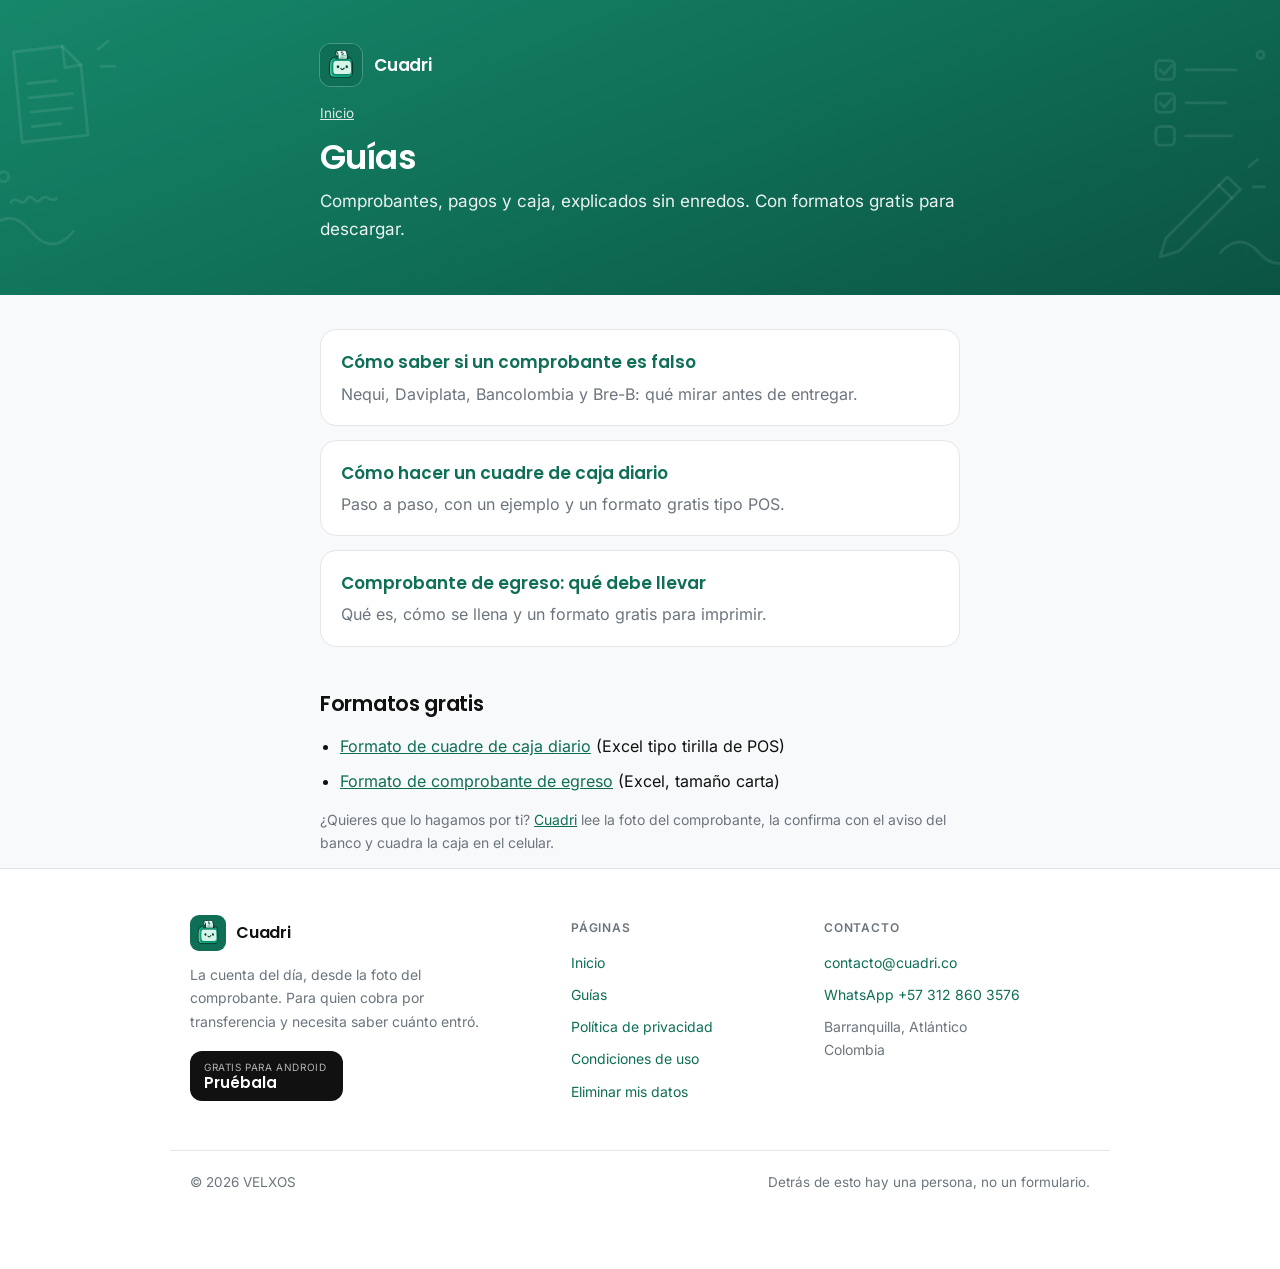
==== commit aaeaf4e4: "La marca es Cuadri: ícono, favicon, ícono de iPhone e imagen para compartir Salen de tool/generar_ma" ====
--- a/guias/index.html
+++ b/guias/index.html
@@ -15,8 +15,10 @@
 <meta property="og:url" content="https://cuadri.co/guias/">
 <meta property="og:image" content="https://cuadri.co/img/compartir.jpg">
 <meta name="twitter:card" content="summary_large_image">
-<link rel="icon" href="/icono.png">
-<link rel="stylesheet" href="/estilo.css?v=20261117">
+<link rel="icon" href="/favicon.ico" sizes="any">
+<link rel="icon" href="/icono.png" type="image/png">
+<link rel="apple-touch-icon" href="/apple-touch-icon.png">
+<link rel="stylesheet" href="/estilo.css?v=20261117b">
 <style>
   header a.marca { color: inherit; text-decoration: none; }
   .migas { font-size: 13.5px; opacity: .85; margin: -6px 0 14px; }
--- a/estilo.css
+++ b/estilo.css
@@ -112,9 +112,9 @@
   margin-bottom: 22px;
 }
 header .marca img {
-  width: 34px;
-  height: 34px;
-  border-radius: 9px;
+  width: 42px;
+  height: 42px;
+  border-radius: 11px;
   box-shadow: 0 0 0 1px rgba(255, 255, 255, .22);
 }
 header .marca span {
@@ -399,7 +399,7 @@
   gap: 10px;
   margin-bottom: 12px;
 }
-.pie .marca img { width: 30px; height: 30px; border-radius: 8px; }
+.pie .marca img { width: 36px; height: 36px; border-radius: 9px; }
 .pie .marca span {
   font-family: 'Poppins', sans-serif;
   font-weight: 600;
@@ -1267,4 +1267,4 @@
   font-weight: 600;
   font-size: 16px;
 }
-.barra .marca img { width: 30px; height: 30px; border-radius: 8px; }
+.barra .marca img { width: 34px; height: 34px; border-radius: 9px; }
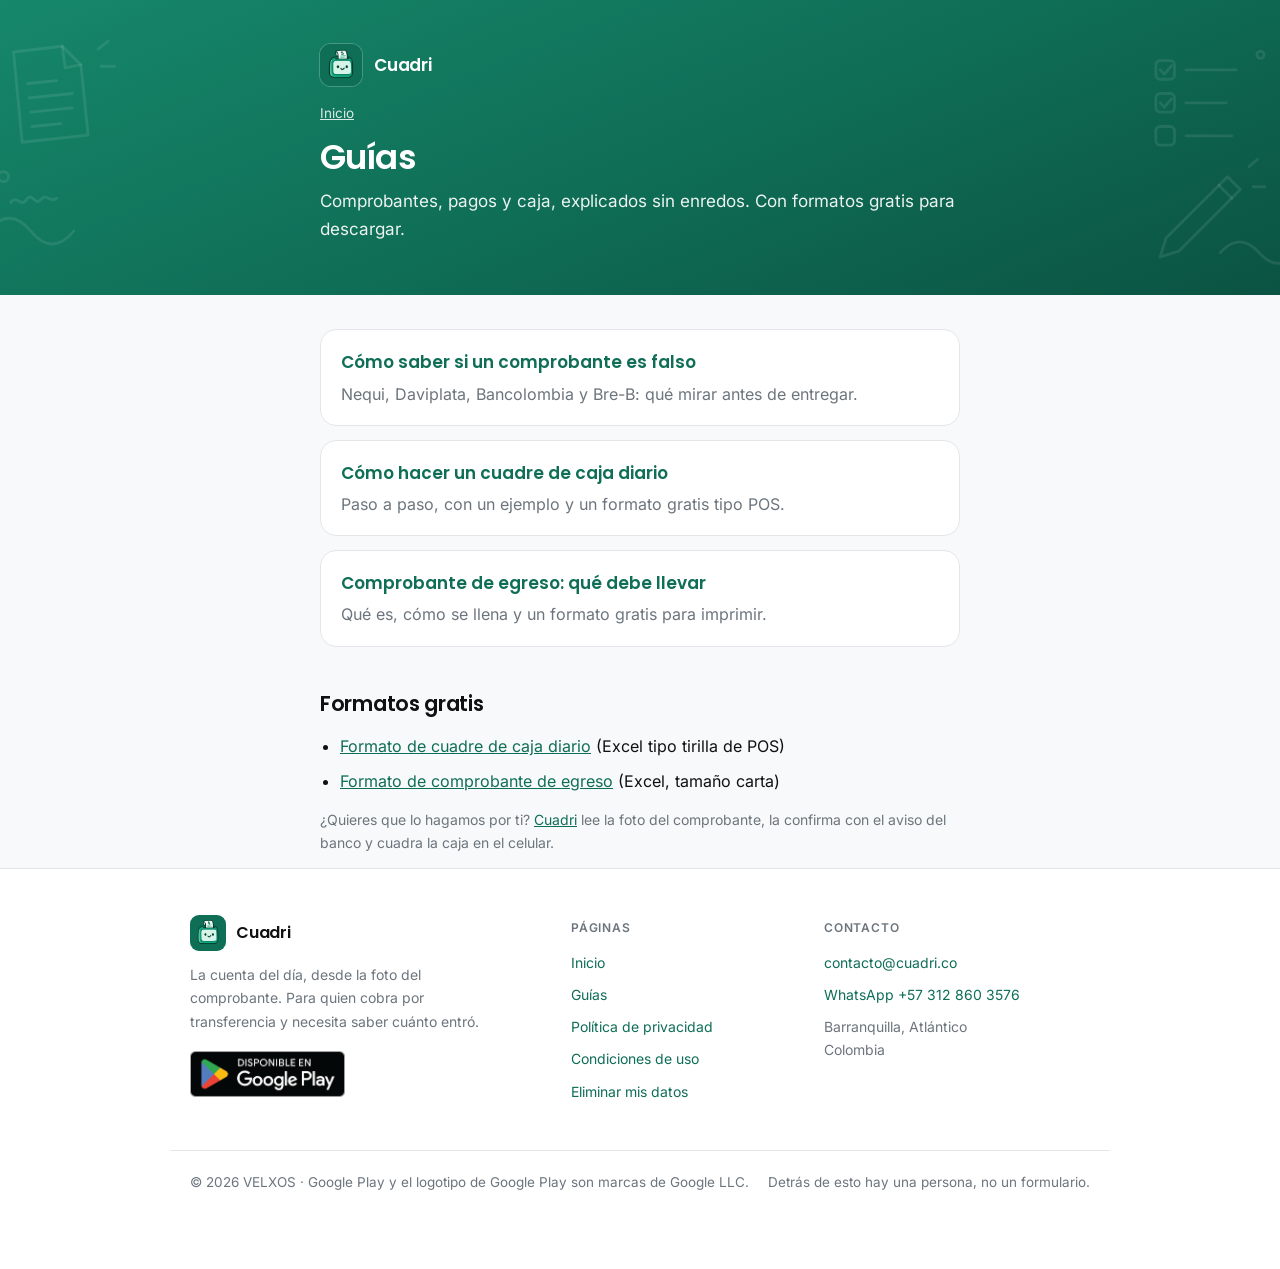
==== commit 6a7e9bc6: "Cuadri ya está en Google Play: el distintivo oficial en vez de la prueba por WhatsApp - Todo botón d" ====
--- a/guias/index.html
+++ b/guias/index.html
@@ -3,6 +3,7 @@
 <head>
 <meta charset="utf-8">
 <meta name="viewport" content="width=device-width, initial-scale=1">
+<script>if(/\.html$/.test(location.pathname))history.replaceState(null,"",location.pathname.replace(/(index)?\.html$/,"")+location.search+location.hash)</script>
 <title>Guías: comprobantes, pagos y cuadre de caja | Cuadri</title>
 <meta name="description" content="Guías sin enredos para negocios en Colombia: cómo saber si un comprobante es falso, cómo cuadrar la caja y cómo llenar un comprobante de egreso. Con formatos gratis.">
 <link rel="canonical" href="https://cuadri.co/guias/">
@@ -14,11 +15,16 @@
 <meta property="og:description" content="Guías sin enredos para negocios en Colombia: cómo saber si un comprobante es falso, cómo cuadrar la caja y cómo llenar un comprobante de egreso. Con formatos gratis.">
 <meta property="og:url" content="https://cuadri.co/guias/">
 <meta property="og:image" content="https://cuadri.co/img/compartir.jpg">
+<meta property="og:image:secure_url" content="https://cuadri.co/img/compartir.jpg">
+<meta property="og:image:type" content="image/jpeg">
+<meta property="og:image:width" content="1200">
+<meta property="og:image:height" content="630">
+<meta property="og:image:alt" content="Cuadri, el personaje de la app, junto a: verifica comprobantes con el aviso del banco y cuadra la caja">
 <meta name="twitter:card" content="summary_large_image">
-<link rel="icon" href="/favicon.ico" sizes="any">
-<link rel="icon" href="/icono.png" type="image/png">
+<link rel="icon" href="/favicon.ico?v=2" sizes="any">
+<link rel="icon" href="/favicon.png?v=2" type="image/png" sizes="192x192">
 <link rel="apple-touch-icon" href="/apple-touch-icon.png">
-<link rel="stylesheet" href="/estilo.css?v=20261117b">
+<link rel="stylesheet" href="/estilo.css?v=20261119b">
 <style>
   header a.marca { color: inherit; text-decoration: none; }
   .migas { font-size: 13.5px; opacity: .85; margin: -6px 0 14px; }
@@ -153,9 +159,7 @@
       </div>
       <p>La cuenta del día, desde la foto del comprobante. Para quien cobra por
       transferencia y necesita saber cuánto entró.</p>
-      <a class="play" href="/#probar">
-        <span><small>Gratis para Android</small><b>Pruébala</b></span>
-      </a>
+      <a class="insignia-play" href="https://play.google.com/store/apps/details?id=com.velxos.recuadrao"><img src="/img/google-play.webp" alt="Disponible en Google Play" width="189" height="56"></a>
     </div>
 
     <nav class="pie-col" aria-label="Páginas">
@@ -180,7 +184,7 @@
   </div>
 
   <div class="caja pie-abajo">
-    <p>© 2026 VELXOS</p>
+    <p>© 2026 VELXOS · Google Play y el logotipo de Google Play son marcas de Google LLC.</p>
     <p>Detrás de esto hay una persona, no un formulario.</p>
   </div>
 </footer>
--- a/estilo.css
+++ b/estilo.css
@@ -1,5 +1,3 @@
-/* Los mismos valores del tema de la app, no una aproximación.
-   Ver lib/theme/app_theme.dart. */
 
 @font-face {
   font-family: 'Poppins';
@@ -20,9 +18,6 @@
   font-display: swap;
 }
 
-/* Los íconos de la app, Lucide (ISC, ver fuentes/LUCIDE-LICENCIA.txt),
-   recortados a los que usa la página: 5 KB. «block» porque, mientras carga,
-   un ícono que no está es mejor que un cuadrito. */
 @font-face {
   font-family: 'Lucide';
   src: url('fuentes/lucide.woff?v=20261116') format('woff');
@@ -54,31 +49,16 @@
 
 .caja { max-width: 680px; margin: 0 auto; padding: 0 20px; }
 
-/* El verde ocupa la cabecera y poco más. De ahí para abajo todo es neutro:
-   es la misma disciplina que en la app, donde un color repartido por todas
-   partes deja de significar algo. */
 header {
   background: var(--marca);
-  /* Un degradado muy corto, de un verde a otro. No se lee como adorno: se
-     lee como que la cabecera tiene volumen. Un plano de color liso de 44px
-     de alto es lo que hace que una página parezca un documento y no un
-     producto. */
   background-image: url("data:image/svg+xml,%3Csvg xmlns='http://www.w3.org/2000/svg' width='240' height='340' viewBox='0 0 240 340'%3E%3Cg fill='none' stroke='%23fff' stroke-opacity='.09' stroke-width='4' stroke-linecap='round' stroke-linejoin='round'%3E%3Cpath d='M40 40L118 30L132 128L122 122L112 131L102 124L92 133L82 126L72 135L62 128L54 138Z'/%3E%3Cpath d='M93 55c-5-5-19-4-18 3s18 4 18 11-13 9-19 3M85 47v34'/%3E%3Cpath d='M66 96l42-6M69 110l34-5'/%3E%3Cpath d='M150 34l14-11M154 58h19M148 12l5-13'/%3E%3Ccircle cx='30' cy='196' r='7'/%3E%3Ccircle cx='158' cy='214' r='24'/%3E%3Cpath d='M147 214l8 8 15-17'/%3E%3Cpath d='M8 286c20-24 40-24 60 0s40 24 60 0'/%3E%3C/g%3E%3C/svg%3E"), url("data:image/svg+xml,%3Csvg xmlns='http://www.w3.org/2000/svg' width='240' height='340' viewBox='0 0 240 340'%3E%3Cg fill='none' stroke='%23fff' stroke-opacity='.09' stroke-width='4' stroke-linecap='round' stroke-linejoin='round'%3E%3Ccircle cx='112' cy='92' r='34'/%3E%3Cpath d='M124 78c-5-5-22-5-22 4s22 6 22 15-17 10-23 3M112 66v50'/%3E%3Cpath d='M164 52l14-12M170 82h18M162 112l14 10'/%3E%3Ccircle cx='34' cy='60' r='5'/%3E%3Crect x='52' y='172' width='70' height='118' rx='16' transform='rotate%2810 87 231%29'/%3E%3Cpath d='M72 204l34 6M70 220l28 5'/%3E%3Ccircle cx='186' cy='204' r='6'/%3E%3Cpath d='M140 316c18-20 36-20 54 0s36 20 54 0'/%3E%3C/g%3E%3C/svg%3E"),
     linear-gradient(158deg, #16876A 0%, #0F6E56 52%, #0B5342 100%);
-  /* Garabatos muy tenues en las dos orillas, con el trazo del ícono: los
-     mismos que lleva la tarjeta del total en la app. Pocos y grandes, en
-     los bordes y lejos del texto, y quietos: lo que se mueve en la portada
-     es el teléfono, y nada tiene que competir con él. Van aquí y no en
-     cada página para que las de texto los lleven igual, solo en su franja
-     verde. */
   background-repeat: no-repeat;
   background-position: left -36px top 14px, right -24px bottom -8px, 0 0;
   background-size: 240px 340px, 240px 340px, auto;
   color: #fff;
   padding: 44px 0 40px;
 }
-/* Cada página de texto, con sus propios garabatos: lo que trata.
-   Mismo trazo, misma opacidad y mismo sitio que los de la portada. */
 header.privacidad {
   background-image: url("data:image/svg+xml,%3Csvg xmlns='http://www.w3.org/2000/svg' width='240' height='340' viewBox='0 0 240 340'%3E%3Cg fill='none' stroke='%23fff' stroke-opacity='.09' stroke-width='4' stroke-linecap='round' stroke-linejoin='round'%3E%3Cpath d='M88 40L136 56V100C136 132 112 152 88 162C64 152 40 132 40 100V56Z'/%3E%3Cpath d='M66 100l15 15 27-30'/%3E%3Cpath d='M156 44l14-11M160 68h19M150 20l5-13'/%3E%3Ccircle cx='30' cy='206' r='7'/%3E%3Ccircle cx='150' cy='232' r='5'/%3E%3Cpath d='M8 286c20-24 40-24 60 0s40 24 60 0'/%3E%3C/g%3E%3C/svg%3E"), url("data:image/svg+xml,%3Csvg xmlns='http://www.w3.org/2000/svg' width='240' height='340' viewBox='0 0 240 340'%3E%3Cg fill='none' stroke='%23fff' stroke-opacity='.09' stroke-width='4' stroke-linecap='round' stroke-linejoin='round'%3E%3Crect x='70' y='70' width='84' height='70' rx='14'/%3E%3Cpath d='M86 70V54c0-15 11-26 26-26s26 11 26 26v16'/%3E%3Ccircle cx='112' cy='100' r='7'/%3E%3Cpath d='M112 107v12'/%3E%3Cpath d='M40 232c18-26 38-38 62-38s44 12 62 38c-18 26-38 38-62 38s-44-12-62-38z'/%3E%3Ccircle cx='102' cy='232' r='14'/%3E%3Cpath d='M50 282L154 182'/%3E%3Cpath d='M176 60l14-10M182 90h18'/%3E%3Ccircle cx='34' cy='40' r='5'/%3E%3Cpath d='M140 316c18-20 36-20 54 0s36 20 54 0'/%3E%3C/g%3E%3C/svg%3E"),
     linear-gradient(158deg, #16876A 0%, #0F6E56 52%, #0B5342 100%);
@@ -91,8 +71,6 @@
   background-image: url("data:image/svg+xml,%3Csvg xmlns='http://www.w3.org/2000/svg' width='240' height='340' viewBox='0 0 240 340'%3E%3Cg fill='none' stroke='%23fff' stroke-opacity='.09' stroke-width='4' stroke-linecap='round' stroke-linejoin='round'%3E%3Cpath d='M44 72h100M76 72V58h36v14'/%3E%3Cpath d='M54 82l8 82h64l8-82'/%3E%3Cpath d='M80 100l2 48M94 100v48M108 100l-2 48'/%3E%3Cpath d='M152 42l14-11M158 66h19'/%3E%3Ccircle cx='30' cy='206' r='7'/%3E%3Cpath d='M146 196l24-4 4 28-24 4z'/%3E%3Cpath d='M8 286c20-24 40-24 60 0s40 24 60 0'/%3E%3C/g%3E%3C/svg%3E"), url("data:image/svg+xml,%3Csvg xmlns='http://www.w3.org/2000/svg' width='240' height='340' viewBox='0 0 240 340'%3E%3Cg fill='none' stroke='%23fff' stroke-opacity='.09' stroke-width='4' stroke-linecap='round' stroke-linejoin='round'%3E%3Cpath d='M56 134V98c0-21 16-38 36-38h38c20 0 36 17 36 38v36z'/%3E%3Cpath d='M84 94h44M112 134v58'/%3E%3Cpath d='M150 98V68h20v12h-20'/%3E%3Ccircle cx='178' cy='222' r='22'/%3E%3Cpath d='M170 214l16 16M186 214l-16 16'/%3E%3Cpath d='M40 292l44-44 28 28-44 44z'/%3E%3Cpath d='M62 270l28 28'/%3E%3Cpath d='M104 318h10M124 318h10M144 318h10'/%3E%3Ccircle cx='34' cy='40' r='5'/%3E%3C/g%3E%3C/svg%3E"),
     linear-gradient(158deg, #16876A 0%, #0F6E56 52%, #0B5342 100%);
 }
-/* En las páginas de texto la cabecera es bajita: ahí los garabatos van
-   enteros, más chicos y centrados en la altura, en vez de asomarse cortados. */
 @media (min-width: 641px) {
   header:not(.grande) {
     background-size: 172px 244px, 172px 244px, auto;
@@ -134,9 +112,6 @@
 header p { margin: 0; opacity: .85; font-size: 15px; }
 
 main { padding: 34px 0 72px; }
-/* En las páginas de texto, main también es .caja, y la regla de .caja
-   (padding: 0 20px) le quitaba este espacio: el primer bloque quedaba pegado
-   a la cabecera verde. La portada (header.grande) no lo necesita. */
 header:not(.grande) + main.caja { padding-top: 34px; }
 
 h2 {
@@ -155,7 +130,6 @@
 p { margin: 0 0 14px; }
 a { color: var(--marca); }
 
-/* Tarjeta plana, sin sombra: el orden lo da la separación, no la elevación. */
 .tarjeta {
   background: var(--superficie);
   border: 1px solid var(--borde);
@@ -191,9 +165,6 @@
   vertical-align: top;
   font-size: 15px;
 }
-/* La etiqueta de la fila en gris y más pequeña. En negro y en negrita pesaba
-   lo mismo que el contenido, y en una tabla de dos columnas eso deja la vista
-   sin saber dónde empieza la respuesta. */
 th {
   font-weight: 600;
   width: 34%;
@@ -219,11 +190,6 @@
   th { padding-top: 12px; }
   td { padding-bottom: 12px; border-bottom: 1px solid var(--borde); }
 }
-
-/* --- Navegación dentro del documento ---------------------------------
-   Lo que le falta a casi todas las políticas: poder ir a lo que buscas.
-   Un texto legal largo sin índice se lee entero o no se lee, y lo segundo
-   es lo que pasa siempre. */
 
 .indice {
   background: var(--superficie);
@@ -247,9 +213,6 @@
   break-inside: avoid;
 }
 
-/* El número en una pastilla verde, no el punto de la lista. Doce renglones
-   grises seguidos no se escanean; doce números sí, y además dicen cuántas
-   secciones hay antes de empezar a leer. */
 .indice a {
   display: flex;
   align-items: flex-start;
@@ -278,8 +241,6 @@
 }
 .indice a:hover { background: var(--fondo); }
 
-/* El rótulo que agrupa varias secciones bajo un mismo tema. En mayúscula
-   pequeña y gris: ordena sin competir con los títulos. */
 .grupo, .rotulo {
   font-family: 'Inter', sans-serif;
   font-weight: 600;
@@ -291,9 +252,6 @@
 }
 .rotulo { margin: 0 0 10px; }
 
-/* La raya que sale del rótulo hasta el borde. Es lo que convierte cinco
-   etiquetas sueltas en cinco capítulos: sin ella, el documento es un río de
-   títulos del mismo tamaño y no se ve dónde cambia el tema. */
 .grupo {
   display: flex;
   align-items: center;
@@ -308,7 +266,6 @@
   background: var(--borde);
 }
 
-/* Anclas: que el título no quede pegado al borde al saltar. */
 h2 { scroll-margin-top: 16px; }
 html { scroll-behavior: smooth; }
 
@@ -316,8 +273,6 @@
   .indice ol { columns: 1; }
 }
 
-/* La fecha de arriba, en pastilla. Suelta bajo el título parecía un pie de
-   foto; con el punto verde delante se lee como un estado: esto está vigente. */
 header .sello {
   display: inline-flex;
   align-items: center;
@@ -338,10 +293,6 @@
   background: #7FE3C4;
 }
 
-/* --- Volver arriba ---------------------------------------------------
-   Un documento de este largo sin forma de volver obliga a arrastrar medio
-   minuto para releer el índice. Aparece a partir del primer scroll largo
-   para no estorbar a quien solo viene a leer el resumen. */
 .arriba {
   position: fixed;
   right: 18px;
@@ -369,10 +320,6 @@
   transform: none;
 }
 
-/* --- El pie -----------------------------------------------------------
-   Tres columnas: quién hace esto, a dónde más ir, y cómo dar con una
-   persona. Lo que no hay —App Store, redes, blog— no se inventa: un pie
-   lleno de enlaces muertos se nota más que uno corto. */
 footer {
   border-top: 1px solid var(--borde);
   background: var(--superficie);
@@ -381,9 +328,6 @@
   padding: 0;
 }
 
-/* Más ancho que la columna de lectura, a propósito. Al llegar al final, el
-   texto se acaba y el pie se abre: eso es lo que lo separa del documento en
-   vez de parecer un párrafo más. */
 .pie, .pie-abajo { max-width: 940px; }
 
 .pie {
@@ -415,34 +359,17 @@
 .pie-col a:hover { text-decoration: underline; }
 .pie .rotulo { margin: 3px 0 13px; }
 
-.play {
-  display: inline-flex;
-  align-items: center;
-  gap: 11px;
-  padding: 9px 17px 9px 14px;
-  border-radius: 12px;
-  background: var(--texto);
-  color: #fff;
-  text-decoration: none;
-}
-.play:hover { background: #000; }
-.play svg { width: 17px; height: 19px; flex: none; }
-.play svg.wa { width: 20px; height: 20px; }
-.play small {
-  display: block;
-  font-size: 10px;
-  letter-spacing: .6px;
-  text-transform: uppercase;
-  opacity: .68;
-  line-height: 1.4;
-}
-.play b {
-  display: block;
-  font-family: 'Poppins', sans-serif;
-  font-size: 15px;
-  font-weight: 600;
-  line-height: 1.2;
-}
+.insignia-play {
+  display: inline-block;
+  line-height: 0;
+  border-radius: 9px;
+  transition: transform .15s;
+}
+.insignia-play img { height: 56px; width: auto; }
+.insignia-play:hover { transform: translateY(-1px); }
+.insignia-play:focus-visible { outline: 3px solid #A8EBCF; outline-offset: 3px; }
+.insignia-play.chica img { height: 40px; }
+.pie .insignia-play img { height: 46px; }
 
 .pie-abajo {
   display: flex;
@@ -450,8 +377,6 @@
   gap: 14px;
   border-top: 1px solid var(--borde);
   padding-top: 20px;
-  /* Hueco para el botón de volver arriba, que va fijo abajo a la derecha. Con
-     34px se comía el último renglón en el teléfono. */
   padding-bottom: 76px;
   font-size: 13.5px;
 }
@@ -461,11 +386,6 @@
   .pie { grid-template-columns: 1fr; gap: 30px; }
   .pie-abajo { flex-direction: column; gap: 6px; }
 }
-
-/* --- La portada ------------------------------------------------------
-   Texto a un lado y la pantalla de la app al otro. Una página de producto
-   que solo tiene texto no convence a nadie de instalar nada: lo primero
-   que quiere ver quien llega es si esto se parece a lo que necesita. */
 
 header.grande { padding: 50px 0 56px; }
 
@@ -486,10 +406,6 @@
   font-size: 13px;
   opacity: .8;
 }
-/* El teléfono de la portada, con el mismo marco que las capturas de Play y
-   de los pasos (tool/pasos.dart): oscuro, sencillo, y con los botones de los
-   lados apenas asomando. Los botones van en el envoltorio y no en la caja,
-   porque la caja recorta lo que se sale. */
 .telefono {
   position: relative;
 }
@@ -500,7 +416,6 @@
   width: 3px;
   background: #1F2328;
 }
-/* Dos a la izquierda (el volumen), hechos con un solo degradado. */
 .telefono::before {
   left: -3px;
   top: 20%;
@@ -508,7 +423,6 @@
   border-radius: 2px 0 0 2px;
   background: linear-gradient(#1F2328 0 44%, transparent 44% 56%, #1F2328 56%);
 }
-/* Uno a la derecha (el de encender). */
 .telefono::after {
   right: -3px;
   top: 25%;
@@ -532,30 +446,19 @@
   height: auto;
 }
 
-/* La caja de la portada, por piezas. Debajo va la caja vacía, y encima cada
-   pieza en el sitio exacto donde la pintó la app: salen de
-   tool/pasos.dart junto con sus medidas, en porcentajes de la imagen. Sin
-   JavaScript —o con el movimiento reducido— se ven todas quietas y la caja
-   queda llena, igual que la imagen de siempre. */
 .caja-capas {
   position: absolute;
   inset: 0;
-  /* Un píxel de la imagen original, que mide 640 de ancho. */
   --px: calc(100cqw / 640);
 }
 .caja-capas > * { position: absolute; }
 
-/* Cada fila es su tarjeta, con la imagen llena dentro corrida hasta que
-   asoma justo esa fila. Así el navegador baja una sola imagen, y la fila
-   entera —con su visto— crece desde su centro, entra y se agranda bajo el
-   mouse como una sola pieza. */
 .caja-fila {
   left: var(--x);
   top: var(--y);
   width: var(--w);
   height: var(--h);
   overflow: hidden;
-  /* El radio de las tarjetas de la app, 16 puntos. */
   border-radius: calc(24.9 * var(--px));
   pointer-events: none;
   transition: transform .18s ease, box-shadow .18s ease;
@@ -586,7 +489,6 @@
   }
 }
 
-/* La cámara es la imagen llena recortada a su sitio, con su sombra. */
 .caja-camara {
   inset: 0;
   width: 100%;
@@ -610,8 +512,6 @@
   opacity: 0;
 }
 
-/* Las cifras no están en la imagen: se escriben aquí, con la letra de la
-   app, para poder contar. */
 .caja-total,
 .caja-pie,
 .caja-subtotal {
@@ -628,7 +528,6 @@
   font-family: 'Poppins', sans-serif;
   font-weight: 600;
   color: #fff;
-  /* Al sumar late un poco, y crece hacia la derecha como crece la cifra. */
   transform-origin: left center;
 }
 .caja-pie {
@@ -642,10 +541,6 @@
   color: #6C757D;
 }
 
-/* El detalle de un comprobante, que entra por la derecha dentro del mismo
-   teléfono, como en la app. Encima, recortadas de la misma imagen, las
-   piezas que crecen al llegar: la tarjeta del aviso del banco, la etiqueta
-   de por dónde avisó, y el aviso de repetido. */
 .caja-detalle {
   position: absolute;
   inset: 0;
@@ -689,7 +584,6 @@
 }
 .detalle-volver:focus-visible { outline: 2px solid var(--marca); }
 
-/* La pista de debajo: en un celular nadie adivina que la caja se toca. */
 .portada-pista {
   margin: 14px 0 0;
   text-align: center;
@@ -708,14 +602,9 @@
     grid-template-columns: 1fr;
     gap: 32px;
   }
-  /* Con ancho dicho: la caja se mide a sí misma para escalar las cifras, y
-     así ya no le da ancho a quien la centra. Sin esto se encogía a nada. */
   .portada-foto { width: 100%; max-width: 262px; margin: 4px auto 0; }
 }
 
-/* El botón de instalar. Blanco sobre el verde de la cabecera, verde sobre
-   el fondo claro: en los dos sitios es lo que más contrasta de la página,
-   que es justo lo que tiene que ser. */
 .boton {
   display: inline-flex;
   align-items: center;
@@ -741,13 +630,6 @@
 }
 .boton.verde:hover { background: #0C5A47; }
 
-/* --- Los cuatro pasos -------------------------------------------------
-   Una tarjeta por paso, con la pantalla de la app al lado, como las guías
-   de Nequi que la gente ya conoce: la imagen dice en un vistazo lo que el
-   texto tardaba cuatro renglones. La imagen cambia de lado de una tarjeta a
-   la siguiente para que se lean como una secuencia y no como una lista. En
-   el teléfono también van lado a lado: así lo hace Nequi, y una debajo de
-   otra quedarían enormes. */
 .pasos {
   list-style: none;
   margin: 14px 0 0;
@@ -805,7 +687,6 @@
   text-transform: uppercase;
 }
 
-/* Dos tarjetas en paralelo: los dos lados del mismo trato. */
 .duo {
   display: grid;
   grid-template-columns: 1fr 1fr;
@@ -814,22 +695,13 @@
 }
 .duo .tarjeta { margin: 0; padding: 22px 22px 10px; }
 
-
 @media (max-width: 560px) {
   .duo { grid-template-columns: 1fr; }
 }
 
-/* El corte del titular es para pantalla ancha. En el teléfono dejaba un
-   renglón huérfano con dos palabras, y ahí es mejor que el texto fluya. */
 @media (max-width: 620px) {
   .solo-ancho { display: none; }
 }
-
-/* --- La página de inicio, por partes ---------------------------------
-   Cada parte contesta la pregunta que quien baja tiene en la cabeza en ese
-   momento —¿esto es para mí?, ¿cómo funciona?, ¿cómo sé que entró?, ¿y mis
-   datos?—, con una idea y poco texto. El detalle queda a un toque, en un
-   plegable o en la política, para quien lo quiera. */
 
 .icono {
   font-family: 'Lucide';
@@ -838,15 +710,11 @@
   line-height: 1;
 }
 
-/* Titulares a dos tonos: la parte que importa, en verde. Más grandes que en
-   las páginas de texto, porque aquí se leen de pasada. */
 .titular {
   font-size: 26px;
   line-height: 1.22;
   margin: 56px 0 16px;
 }
-/* Lo primero después de la portada respira: pegado al verde parecía parte
-   de ella. */
 section:first-child .titular { margin-top: 52px; }
 .acento { color: #15845F; }
 header .acento { color: #A8EBCF; }
@@ -856,7 +724,6 @@
 
 .entrada { font-size: 17px; }
 
-/* ¿Te suena? */
 .dolores {
   display: grid;
   grid-template-columns: repeat(3, 1fr);
@@ -882,10 +749,6 @@
   color: var(--marca);
   font-size: 20px;
 }
-/* Las ilustraciones, con el mismo trazo y los mismos garabatos del ícono.
-   Reemplazan al ícono en un cuadrito verde, que es lo que trae cualquier
-   plantilla: con eso la página se parecía a todas. Vienen con el verde
-   clarito de fondo ya puesto; ver tool/ilustraciones_sitio.py en la app. */
 .dolor .ilustracion,
 .extra .ilustracion {
   display: block;
@@ -908,7 +771,6 @@
 }
 .dolor strong { color: var(--texto); font-weight: 600; }
 
-/* Por dónde avisa el banco. */
 .caminos {
   list-style: none;
   display: flex;
@@ -931,9 +793,24 @@
 }
 .caminos .icono { color: var(--marca); font-size: 17px; }
 
-/* Los plegables, como las preguntas de Nu: la pregunta a la vista, la
-   respuesta para quien la abra, y un + que se vuelve −. Son <details>: se
-   abren sin JavaScript y los lectores de pantalla ya saben qué son. */
+.bloque {
+  margin-top: 44px;
+  padding: 34px 32px 20px;
+  background: var(--superficie);
+  border: 1px solid var(--borde);
+  border-radius: 22px;
+}
+.bloque + .bloque { margin-top: 20px; }
+.bloque .titular { margin-top: 0; }
+.bloque .plegables {
+  margin: 24px -14px 0;
+  padding-top: 14px;
+  border-top: 1px solid var(--borde);
+}
+@media (max-width: 560px) {
+  .bloque { padding: 26px 20px 14px; border-radius: 18px; }
+  .bloque .plegables { margin-left: -10px; margin-right: -10px; }
+}
 .plegables,
 .preguntas {
   display: grid;
@@ -989,8 +866,6 @@
   font-size: 15px;
 }
 
-/* Y además: rejilla en pantalla ancha; en el teléfono se desliza de lado y
-   la siguiente tarjeta asoma, que es lo que dice que hay más. */
 .carrusel {
   list-style: none;
   display: grid;
@@ -1015,7 +890,6 @@
   .extra { flex: 0 0 72%; scroll-snap-align: start; }
 }
 
-/* Tus cuentas son tuyas: tres insignias en vez de una lista. */
 .insignias {
   list-style: none;
   display: grid;
@@ -1050,10 +924,6 @@
   .insignias b { margin-top: 0; }
 }
 
-/* Pruébala: la conversación de WhatsApp por la que se entra, sobre el verde
-   de la cabecera y con los garabatos del ícono. Era una caja verde clarita
-   con tres pasos numerados y un botón: lo mismo que en cualquier página, y
-   justo en el sitio donde se decide. */
 .llamada {
   position: relative;
   overflow: hidden;
@@ -1076,8 +946,7 @@
   opacity: .22;
   pointer-events: none;
 }
-.llamada-texto,
-.chat-lugar { position: relative; }
+.llamada-texto { position: relative; }
 .llamada h2 {
   margin: 0 0 10px;
   color: #fff;
@@ -1093,126 +962,24 @@
 }
 .llamada .dato a { color: #fff; }
 
-/* El chat. Colores de la marca, no los de WhatsApp: se entiende que es una
-   conversación por la forma, sin copiarle la cara a nadie. Un poco
-   inclinado, como el recibo del ícono. */
-.chat-lugar {
-  justify-self: center;
-  width: 100%;
-  max-width: 300px;
-}
-.chat {
+.llamada-cuadri {
+  display: grid;
+  place-items: center;
+}
+.llamada-cuadri::before {
+  content: "";
+  grid-area: 1 / 1;
+  width: 250px;
+  height: 250px;
+  border-radius: 50%;
+  background: radial-gradient(circle, rgba(255, 255, 255, .2) 0%, rgba(255, 255, 255, 0) 70%);
+}
+.llamada-cuadri img {
+  grid-area: 1 / 1;
   position: relative;
-  border-radius: 18px;
-  overflow: hidden;
-  background: #EAF3EE;
-  color: var(--texto);
-  font-size: 14px;
-  line-height: 1.42;
-  box-shadow: 0 16px 36px rgba(0, 0, 0, .28);
-  transform: rotate(2deg);
-}
-.chat-cabeza {
-  display: flex;
-  align-items: center;
-  gap: 10px;
-  padding: 10px 14px;
-  background: #fff;
-  border-bottom: 1px solid var(--borde);
-}
-/* El punto verde de «en línea»: lo que más rápido dice que esto es un chat. */
-.chat-avatar {
-  position: relative;
-  flex: none;
-  width: 34px;
-  height: 34px;
-}
-.chat-avatar img { display: block; border-radius: 50%; }
-.chat-avatar::after {
-  content: '';
-  position: absolute;
-  right: -1px;
-  bottom: -1px;
-  width: 11px;
-  height: 11px;
-  border-radius: 50%;
-  background: #2FC26B;
-  border: 2px solid #fff;
-}
-.chat-enlace img { flex: none; border-radius: 10px; }
-.chat-cabeza b,
-.chat-enlace b {
-  display: block;
-  font-family: 'Poppins', sans-serif;
-  font-size: 14px;
-  line-height: 1.25;
-}
-.chat-cabeza div span,
-.chat-enlace span {
-  display: block;
-  font-size: 12px;
-  color: var(--texto-suave);
-}
-.chat-cuerpo {
-  display: grid;
-  gap: 8px;
-  padding: 14px 12px 16px;
-  /* El fondo de garabatos tenues de los chats, pero con lo nuestro:
-     recibos, el visto, una moneda, un teléfono y brillos. Se reconoce como
-     chat de un vistazo sin copiarle el dibujo a nadie. */
-  background-image: url("data:image/svg+xml,%3Csvg xmlns='http://www.w3.org/2000/svg' width='160' height='160' viewBox='0 0 160 160'%3E%3Cg fill='none' stroke='%23CFE3D8' stroke-width='1.8' stroke-linecap='round' stroke-linejoin='round'%3E%3Cpath d='M20 14l24 4-5 30-4-3-4 3-4-3-4 3-4-3-5 1z'/%3E%3Cpath d='M23 26l14 2M22 33l12 2'/%3E%3Ccircle cx='110' cy='26' r='10'/%3E%3Cpath d='M105 26l4 4 7-8'/%3E%3Cpath d='M76 64c1 7 3 9 10 10-7 1-9 3-10 10-1-7-3-9-10-10 7-1 9-3 10-10z'/%3E%3Crect x='16' y='92' width='22' height='36' rx='5' transform='rotate%28-10 27 110%29'/%3E%3Cpath d='M23 100l9-1'/%3E%3Ccircle cx='118' cy='112' r='12'/%3E%3Cpath d='M122 106c-2-2-9-2-9 2s9 2 9 6-7 4-9 1M118 102v20'/%3E%3Ccircle cx='64' cy='134' r='3'/%3E%3Ccircle cx='146' cy='68' r='2.5'/%3E%3Cpath d='M54 34c5-5 10 5 15 0s10 5 15 0'/%3E%3Cpath d='M96 140l4-6M104 146l7-2'/%3E%3C/g%3E%3C/svg%3E");
-  background-size: 160px 160px;
-}
-.burbuja {
-  margin: 0;
-  max-width: 88%;
-  padding: 8px 11px;
-  border-radius: 13px;
-  box-shadow: 0 1px 1px rgba(0, 0, 0, .07);
-}
-.burbuja.tuya {
-  justify-self: end;
-  background: #D2F2E3;
-  border-top-right-radius: 4px;
-}
-.burbuja.nuestra {
-  justify-self: start;
-  background: #fff;
-  border-top-left-radius: 4px;
-}
-.burbuja i { font-style: normal; color: var(--marca); font-weight: 600; }
-.leido {
-  display: block;
-  text-align: right;
-  margin-top: 1px;
-  font-size: 11px;
-  letter-spacing: -2px;
-  color: #15845F;
-}
-.chat-enlace {
-  display: flex;
-  align-items: center;
-  gap: 10px;
-  margin: 0 0 7px;
-  padding: 8px;
-  border-radius: 10px;
-  background: #F1F5F3;
-}
-
-/* Los garabatos de alrededor del chat, con el trazo blanco del ícono. */
-.garabato {
-  position: absolute;
-  fill: none;
-  stroke: #fff;
-  stroke-width: 2.6;
-  stroke-linecap: round;
-  stroke-linejoin: round;
-  opacity: .6;
-  pointer-events: none;
-}
-.garabato-arriba { width: 38px; height: 38px; top: -30px; left: -30px; }
-.garabato-lado { width: 38px; height: 38px; top: 40%; right: -36px; }
-.garabato-abajo { width: 58px; height: 38px; bottom: -18px; left: -40px; }
+  height: 280px;
+  width: auto;
+}
 
 @media (max-width: 640px) {
   .llamada {
@@ -1220,7 +987,7 @@
     gap: 30px;
     padding: 30px 22px 34px;
   }
-  .chat { transform: rotate(1.5deg); }
+  .llamada-cuadri img { height: 220px; }
 }
 
 .boton.chico {
@@ -1231,7 +998,6 @@
 }
 .boton.chico svg.wa { width: 16px; height: 16px; }
 
-/* La barra de arriba, que aparece cuando la portada sale de la vista. */
 .barra {
   position: fixed;
   top: 0;
@@ -1246,7 +1012,6 @@
   transition: transform .25s ease;
 }
 .barra.verse { transform: none; }
-/* Lo que se abre con un enlace queda debajo de la barra, no tapado por ella. */
 .titular, #caja, #probar { scroll-margin-top: 76px; }
 .barra-dentro {
   display: flex;
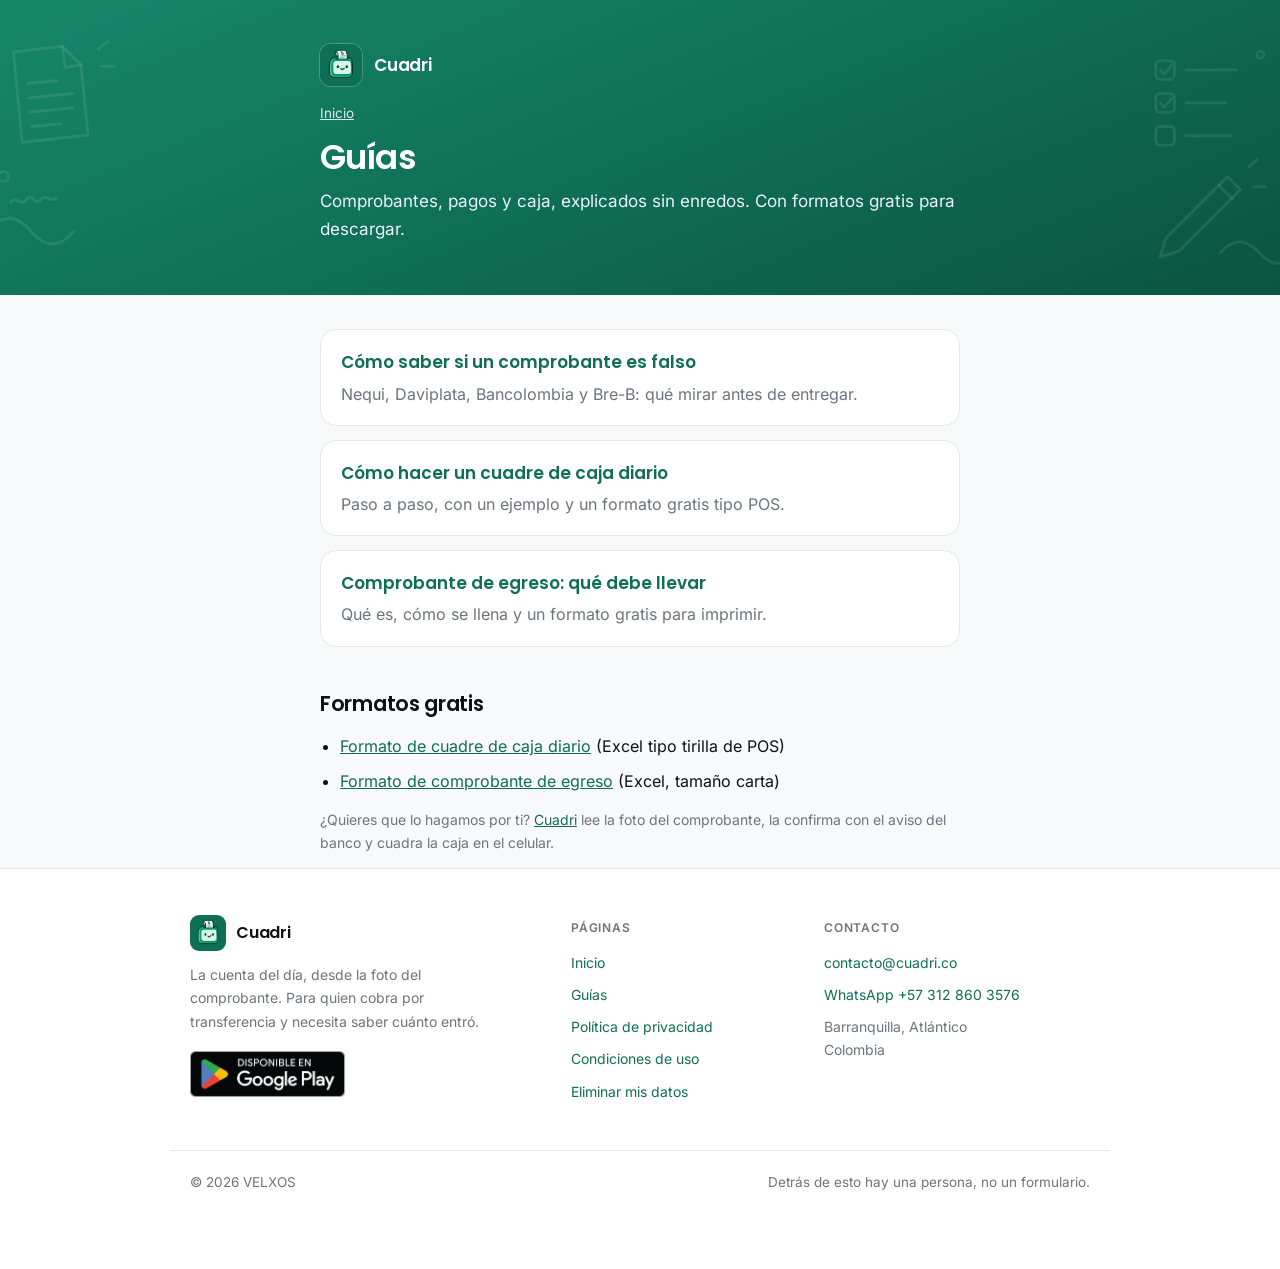
==== commit 41190ee4: "La portada usa todo el ancho en computador y se ve más de producto En computador (desde 1024 px; el " ====
--- a/guias/index.html
+++ b/guias/index.html
@@ -24,7 +24,7 @@
 <link rel="icon" href="/favicon.ico?v=2" sizes="any">
 <link rel="icon" href="/favicon.png?v=2" type="image/png" sizes="192x192">
 <link rel="apple-touch-icon" href="/apple-touch-icon.png">
-<link rel="stylesheet" href="/estilo.css?v=20261119b">
+<link rel="stylesheet" href="/estilo.css?v=20261120e">
 <style>
   header a.marca { color: inherit; text-decoration: none; }
   .migas { font-size: 13.5px; opacity: .85; margin: -6px 0 14px; }
@@ -184,7 +184,7 @@
   </div>
 
   <div class="caja pie-abajo">
-    <p>© 2026 VELXOS · Google Play y el logotipo de Google Play son marcas de Google LLC.</p>
+    <p>© 2026 VELXOS</p>
     <p>Detrás de esto hay una persona, no un formulario.</p>
   </div>
 </footer>
--- a/estilo.css
+++ b/estilo.css
@@ -655,6 +655,15 @@
   width: 100%;
   height: auto;
 }
+.paso-n {
+  display: block;
+  margin: 0 0 4px;
+  color: var(--marca);
+  font-size: 12px;
+  font-weight: 600;
+  letter-spacing: .8px;
+  text-transform: uppercase;
+}
 .paso h3 {
   font-family: 'Poppins', sans-serif;
   font-size: 19px;
@@ -694,6 +703,19 @@
   margin: 18px 0 8px;
 }
 .duo .tarjeta { margin: 0; padding: 22px 22px 10px; }
+.lado-img {
+  display: grid;
+  place-items: end center;
+  height: 190px;
+  margin: 0 0 18px;
+  padding: 16px 16px 0;
+  background: var(--marca-suave);
+  border-radius: 14px;
+  overflow: hidden;
+}
+.lado-img img { height: 172px; width: auto; }
+.lado-img + h3 { margin-top: 0; }
+.dolores + .dato { margin-top: 18px; }
 
 @media (max-width: 560px) {
   .duo { grid-template-columns: 1fr; }
@@ -795,21 +817,23 @@
 
 .bloque {
   margin-top: 44px;
-  padding: 34px 32px 20px;
+  padding: 26px 26px 30px;
   background: var(--superficie);
   border: 1px solid var(--borde);
   border-radius: 22px;
 }
 .bloque + .bloque { margin-top: 20px; }
 .bloque .titular { margin-top: 0; }
-.bloque .plegables {
-  margin: 24px -14px 0;
-  padding-top: 14px;
-  border-top: 1px solid var(--borde);
+.bloque-img {
+  display: block;
+  width: 100%;
+  height: auto;
+  margin: 0 0 26px;
+  border-radius: 16px;
 }
 @media (max-width: 560px) {
-  .bloque { padding: 26px 20px 14px; border-radius: 18px; }
-  .bloque .plegables { margin-left: -10px; margin-right: -10px; }
+  .bloque { padding: 16px 16px 24px; border-radius: 18px; }
+  .bloque > :not(.bloque-img) { margin-left: 4px; margin-right: 4px; }
 }
 .plegables,
 .preguntas {
@@ -850,8 +874,8 @@
   font-weight: normal;
   font-size: 22px;
 }
-.plegables details[open] summary::after,
-.preguntas details[open] summary::after { content: '\e11c'; }
+.plegables details[open] > summary::after,
+.preguntas details[open] > summary::after { content: '\e11c'; }
 .plegables summary:focus-visible,
 .preguntas summary:focus-visible {
   outline: 2px solid var(--marca);
@@ -1033,3 +1057,142 @@
   font-size: 16px;
 }
 .barra .marca img { width: 34px; height: 34px; border-radius: 9px; }
+
+@media (min-width: 1024px) {
+  .inicio main.caja,
+  .inicio footer .caja { max-width: 1180px; padding-left: 40px; padding-right: 40px; }
+  .inicio header.grande .portada { max-width: 1180px; padding: 0 40px; grid-template-columns: 1fr 320px; gap: clamp(48px, 6vw, 96px); }
+  .inicio header.grande h1 { font-size: clamp(34px, 3.4vw, 42px); letter-spacing: -.9px; }
+  .inicio .portada-texto > p { font-size: 18px; }
+  .inicio .barra-dentro { max-width: 1180px; padding-left: 40px; padding-right: 40px; }
+
+  .inicio main .titular { font-size: 34px; margin: 104px 0 22px; }
+  .inicio main section:first-child .titular { margin-top: 80px; }
+  .inicio main .entrada { max-width: 64ch; font-size: 18px; }
+
+  .inicio .franja {
+    margin-top: 104px;
+    padding: 76px 0 84px;
+    background: #EEF5F1;
+    box-shadow: 0 0 0 100vmax #EEF5F1;
+    clip-path: inset(0 -100vmax);
+  }
+  .inicio .franja .titular { margin-top: 0; }
+
+  .inicio .dolores { gap: 22px; }
+  .inicio .dolor { padding: 22px 22px 24px; }
+  .inicio .dolor h3 { font-size: 17px; }
+  .inicio .dolor p { font-size: 15.5px; }
+
+  .inicio .pasos {
+    grid-template-columns: minmax(0, 1fr) minmax(0, 1.08fr);
+    grid-template-rows: repeat(4, auto) 1fr;
+    column-gap: 64px;
+    row-gap: 10px;
+    align-items: start;
+    margin-top: 12px;
+  }
+  .inicio .paso { display: contents; }
+  .inicio .paso img {
+    grid-column: 2;
+    grid-row: 1 / -1;
+    box-sizing: border-box;
+    padding: 30px 30px 0;
+    background: #fff;
+    border: 1px solid var(--borde);
+    border-radius: 28px;
+    box-shadow: 0 26px 60px rgba(15, 110, 86, .13);
+    opacity: 0;
+    transition: opacity .45s ease;
+  }
+  .inicio .paso.activo img { opacity: 1; }
+  .inicio .paso > div {
+    grid-column: 1;
+    position: relative;
+    overflow: hidden;
+    padding: 22px 26px 24px;
+    border: 1px solid transparent;
+    border-radius: 20px;
+    cursor: pointer;
+    opacity: .6;
+    transition: opacity .2s, background .2s, border-color .2s, box-shadow .2s;
+  }
+  .inicio .paso:nth-child(1) > div { grid-row: 1; }
+  .inicio .paso:nth-child(2) > div { grid-row: 2; }
+  .inicio .paso:nth-child(3) > div { grid-row: 3; }
+  .inicio .paso:nth-child(4) > div { grid-row: 4; }
+  .inicio .paso > div:hover { opacity: .9; }
+  .inicio .paso.activo > div {
+    opacity: 1;
+    background: #fff;
+    border-color: var(--borde);
+    box-shadow: 0 12px 32px rgba(17, 17, 17, .06);
+  }
+  .inicio .paso > div::after {
+    content: "";
+    position: absolute;
+    left: 0;
+    bottom: 0;
+    width: 0;
+    height: 3px;
+    background: var(--marca);
+  }
+  .inicio .pasos.corriendo .paso.activo > div::after { animation: avance-paso 6s linear forwards; }
+  .inicio .paso > div:focus-visible { outline: 2px solid var(--marca); outline-offset: 2px; }
+  .inicio .paso-n { font-size: 12.5px; }
+  .inicio .paso h3 { font-size: 22px; margin-bottom: 6px; }
+  .inicio .paso p { font-size: 16px; }
+
+  .inicio .pilares { display: grid; grid-template-columns: 1fr 1fr; gap: 24px; align-items: stretch; margin-top: 104px; }
+  .inicio .pilares .bloque { margin: 0; padding: 22px 22px 34px; }
+  .inicio .pilares .bloque > :not(.bloque-img) { margin-left: 14px; margin-right: 14px; }
+  .inicio main .pilares .bloque .titular { font-size: 28px; margin-top: 0; }
+  .inicio .pilares .entrada { font-size: 17px; }
+  .inicio .pilares .insignias { grid-template-columns: 1fr; gap: 16px; }
+  .inicio .pilares .insignias li { display: grid; grid-template-columns: 40px 1fr; column-gap: 14px; }
+  .inicio .pilares .insignias .icono { grid-row: span 2; }
+  .inicio .pilares .insignias b { margin-top: 0; }
+
+  .inicio .duo { gap: 24px; margin-top: 8px; }
+  .inicio .duo .tarjeta { padding: 22px 22px 24px; }
+  .inicio .duo .tarjeta > :not(.lado-img) { margin-left: 10px; margin-right: 10px; }
+  .inicio .lado-img { height: 250px; }
+  .inicio .lado-img img { height: 228px; }
+  .inicio .duo h3 { font-size: 20px; }
+  .inicio .duo .suave { font-size: 16px; }
+  .inicio .carrusel { gap: 22px; }
+
+  .inicio main section:has(#dudas) { max-width: 820px; margin: 0 auto; }
+  .inicio main section:has(#dudas) .titular { text-align: center; }
+
+  .inicio .llamada { margin-top: 104px; padding: 56px 64px; gap: 48px; border-radius: 28px; }
+  .inicio .llamada h2 { font-size: 38px; }
+  .inicio .llamada-texto > p { font-size: 18px; }
+  .inicio .llamada-cuadri::before { width: 320px; height: 320px; }
+  .inicio .llamada-cuadri img { height: 330px; }
+}
+
+@keyframes avance-paso { to { width: 100%; } }
+
+.preguntas > details.mas,
+.preguntas > details.mas:hover,
+.preguntas > details.mas[open] { background: none; }
+.preguntas > .mas > summary {
+  justify-content: center;
+  gap: 8px;
+  width: fit-content;
+  margin: 8px auto 0;
+  padding: 11px 22px;
+  border: 1px solid var(--borde);
+  border-radius: 999px;
+  background: var(--superficie);
+  color: var(--marca);
+  font-family: 'Inter', sans-serif;
+  font-size: 15px;
+}
+.preguntas > .mas > summary::after { font-size: 18px; }
+.preguntas > .mas > summary:hover { border-color: var(--marca); }
+.preguntas > .mas[open] > summary { display: none; }
+.preguntas .preguntas { margin-top: 0; }
+
+.mas-a-fondo { margin-top: 36px; text-align: center; }
